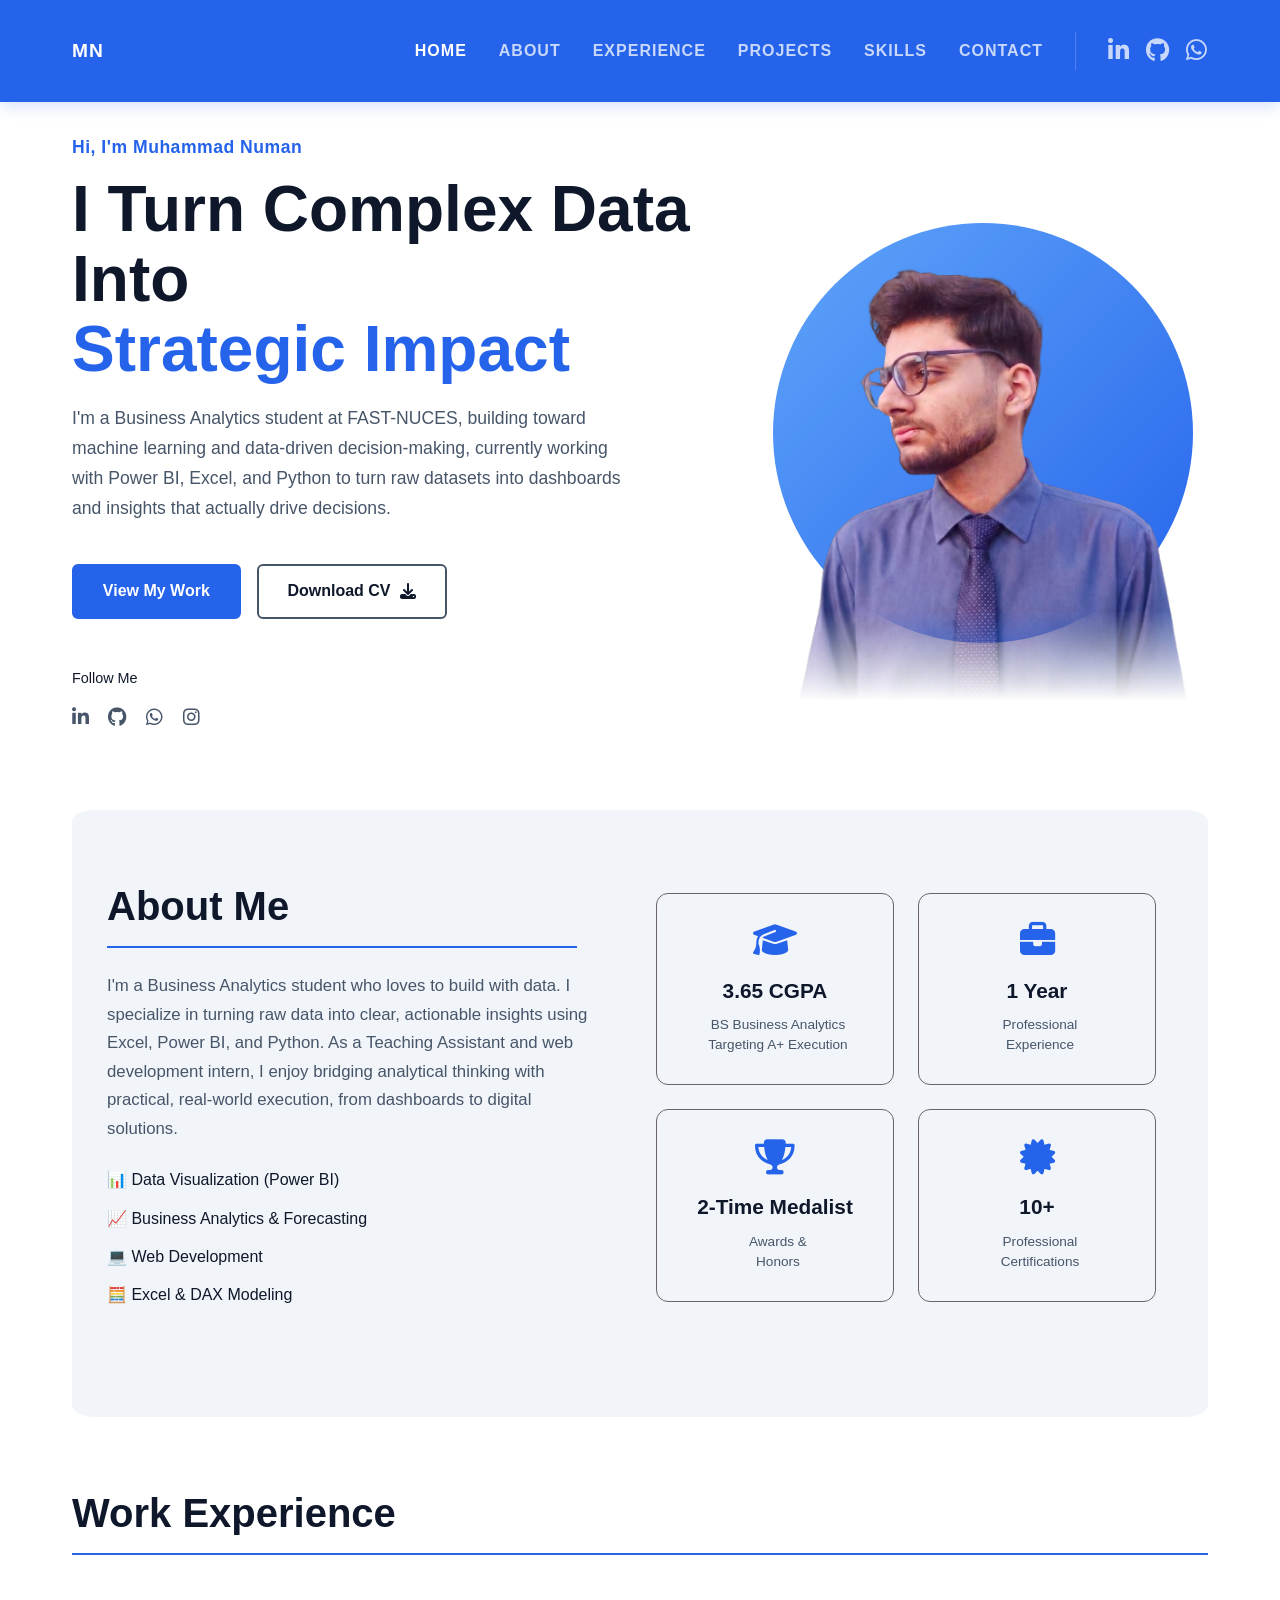
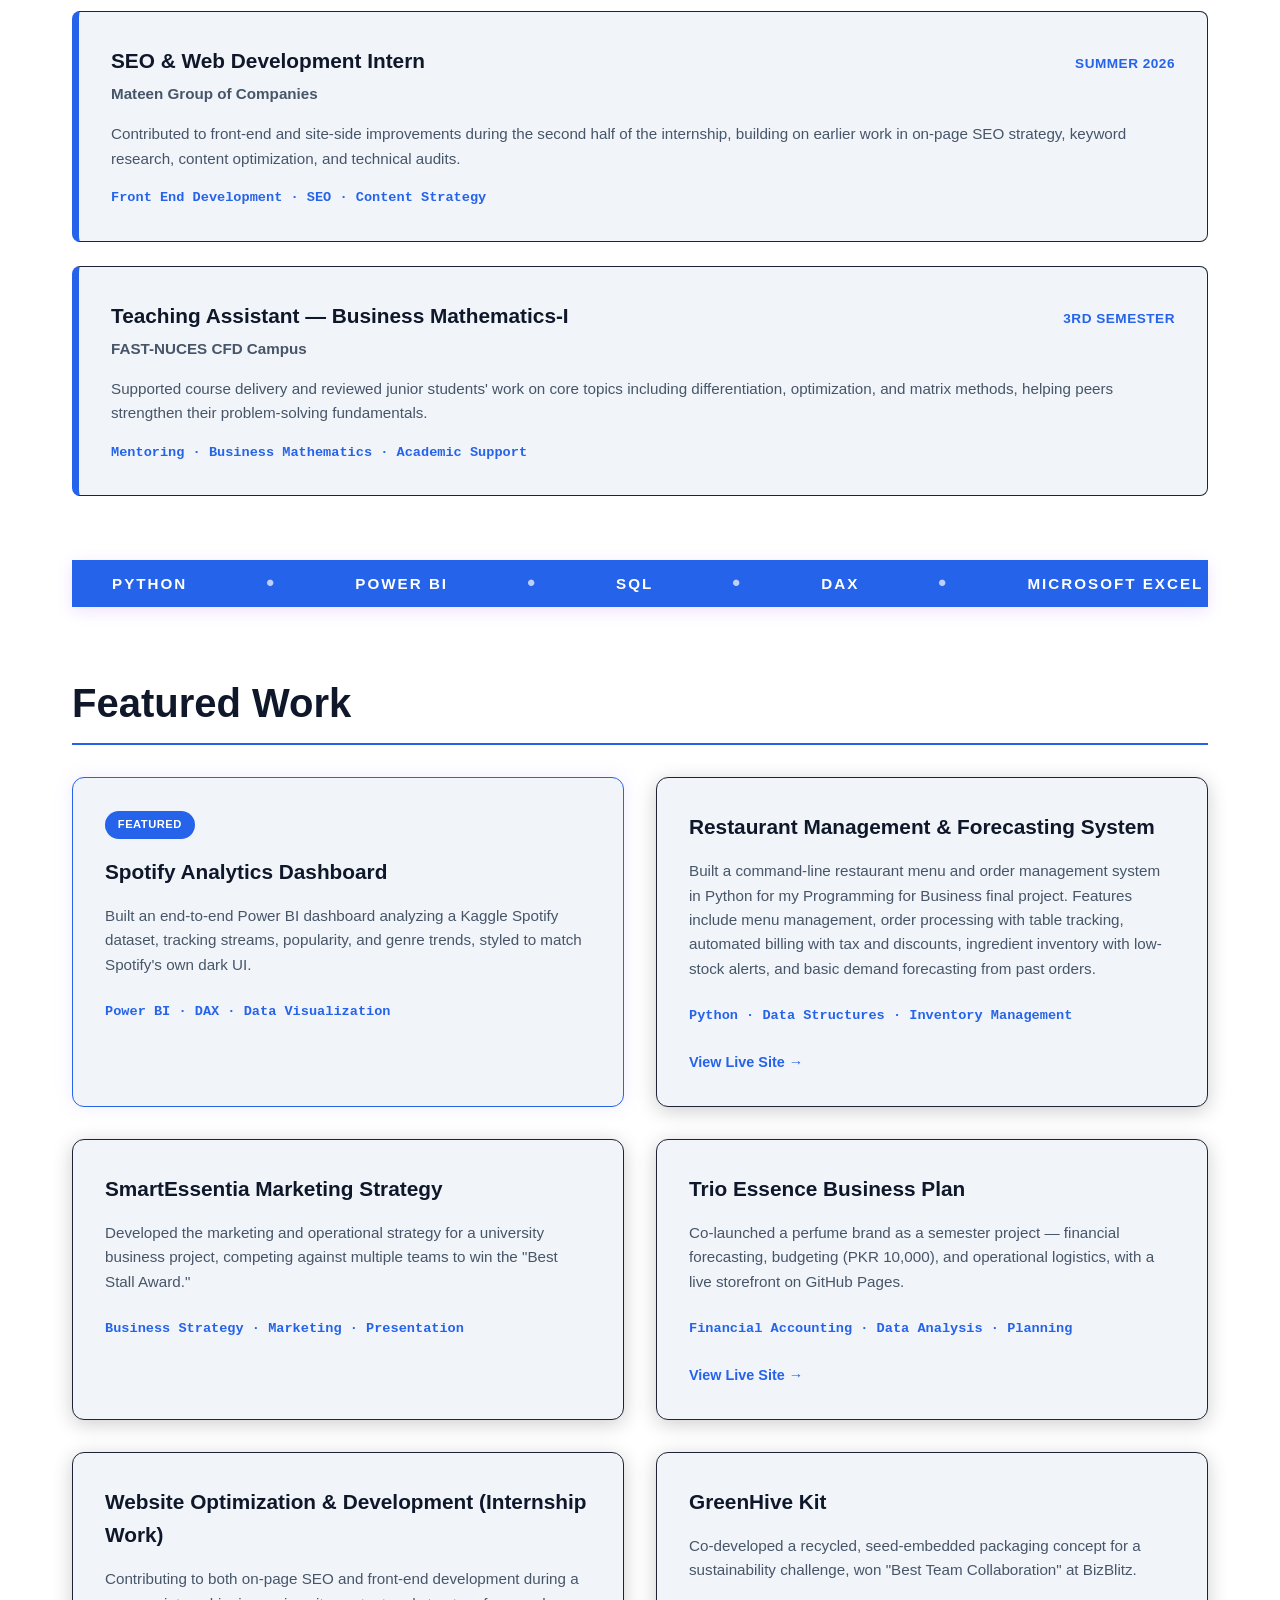
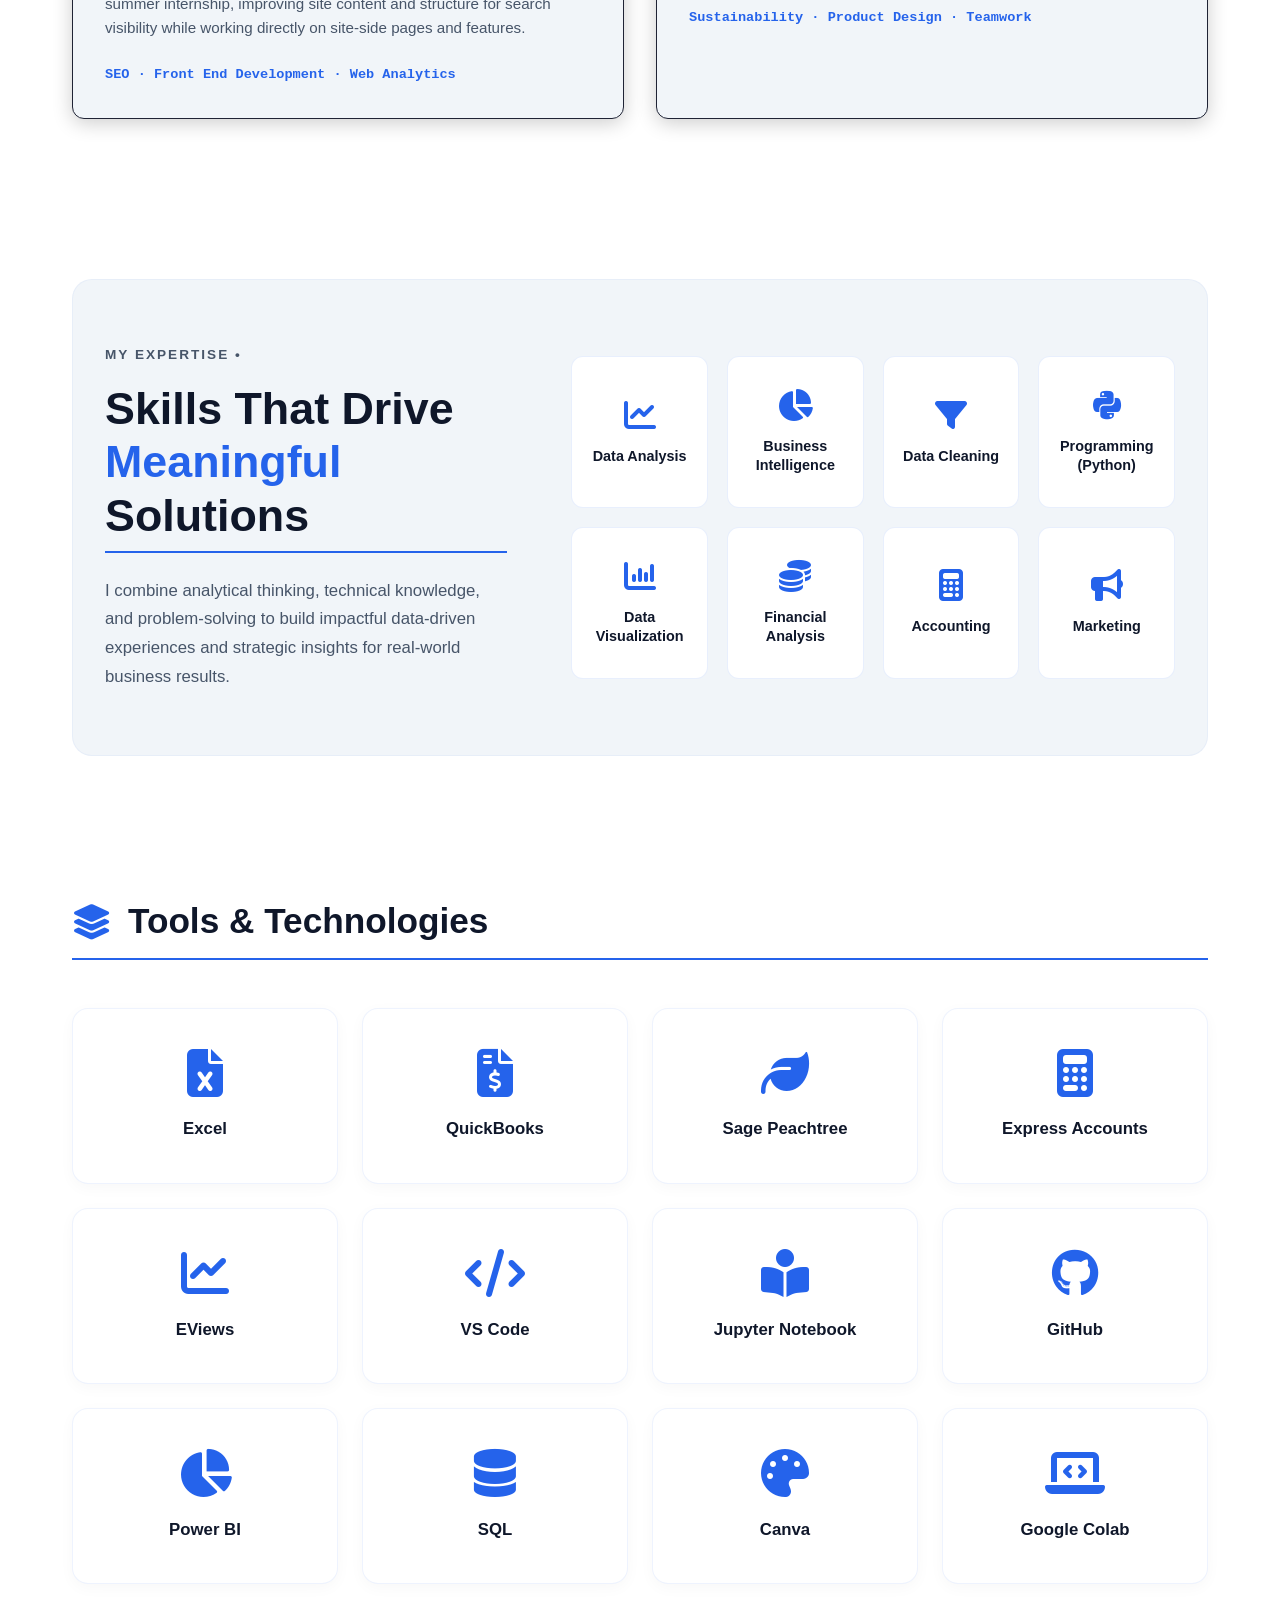
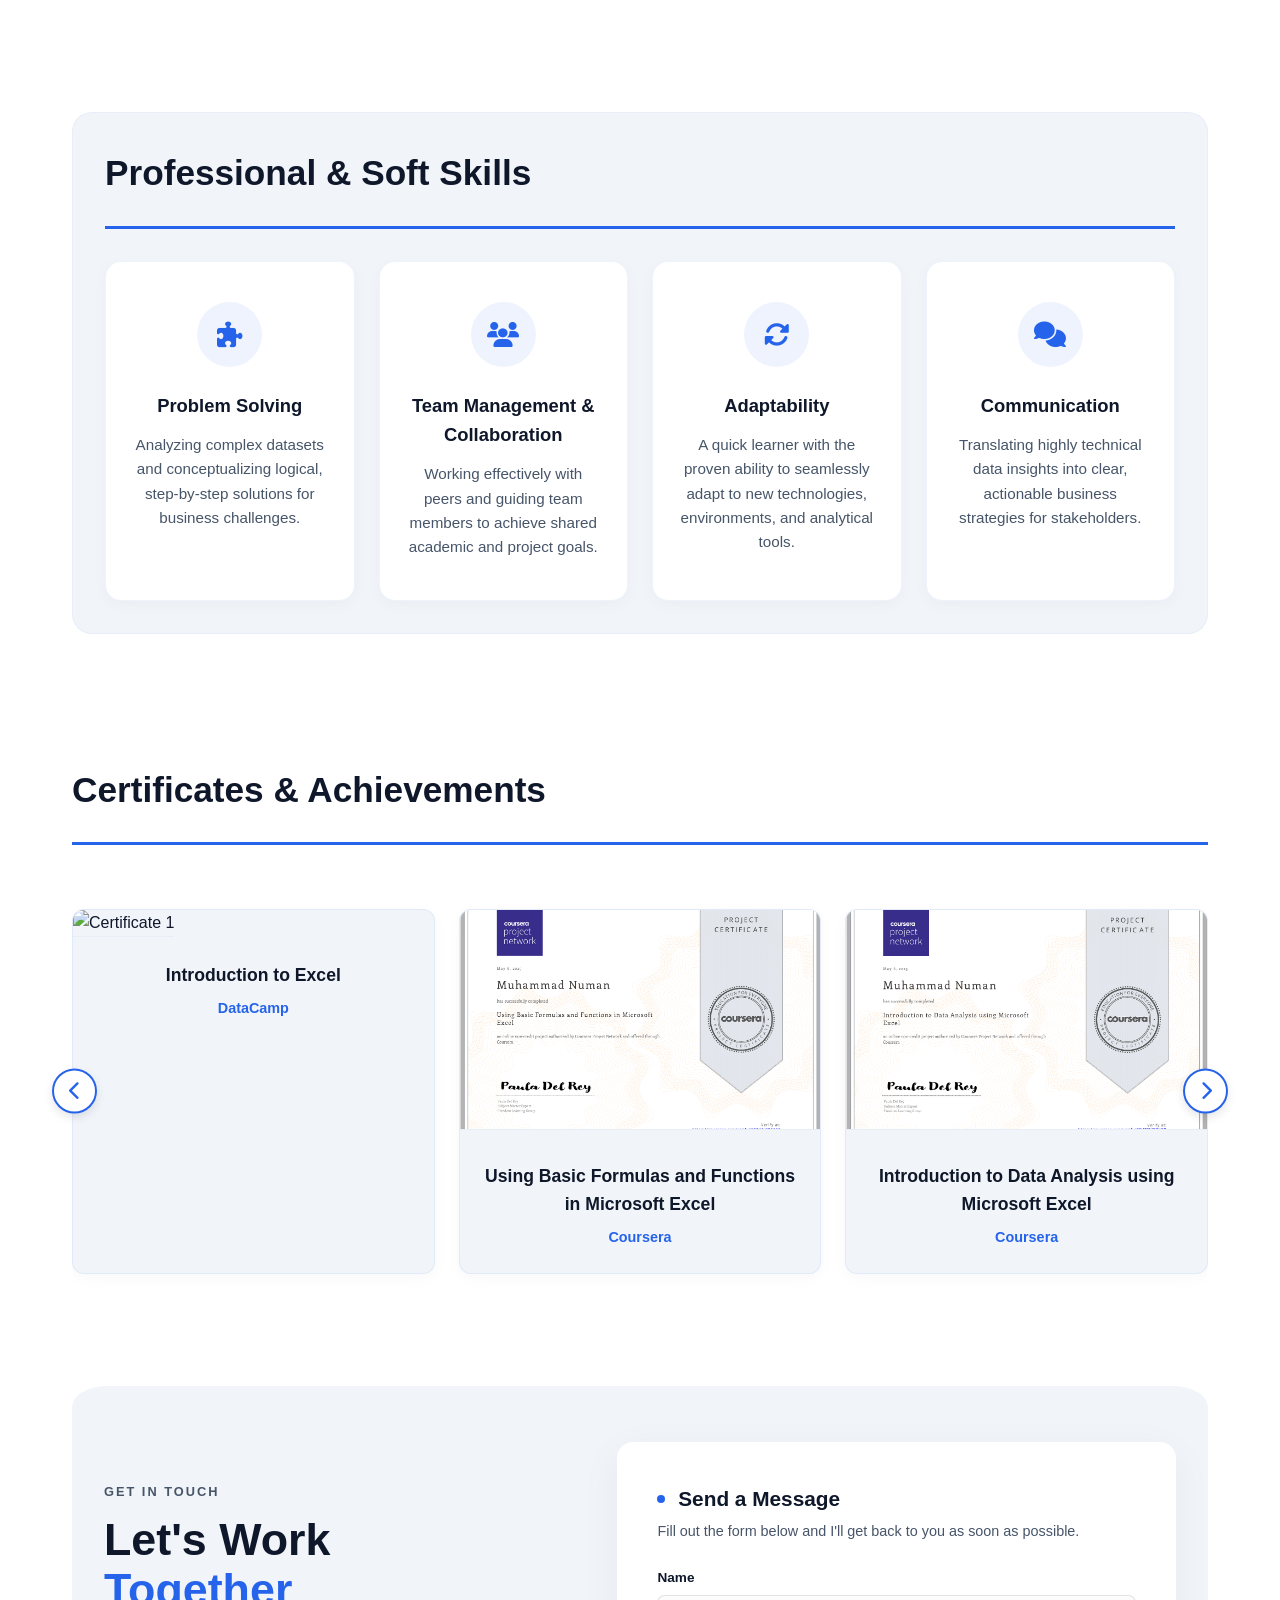
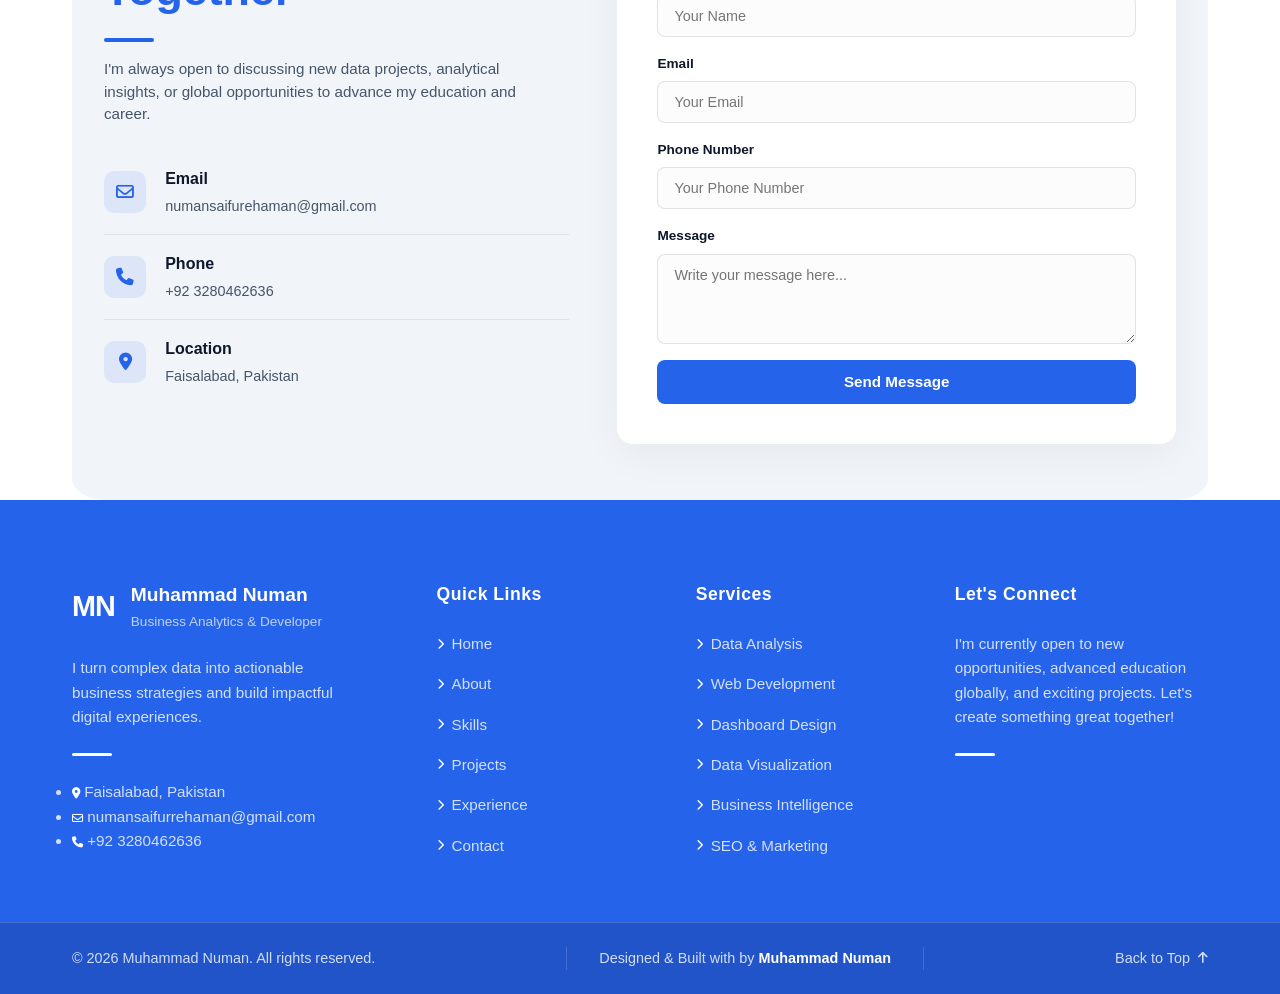
==== index.html @ 1d745f07 "Rename home1.html to index.html" ====
<!DOCTYPE html>
<html lang="en">
<head>
    <meta charset="UTF-8">
    <meta name="viewport" content="width=device-width, initial-scale=1.0">
    <title>Muhammad Numan | Business Analytics Portfolio</title>

    <meta name="description" content="Muhammad Numan — Business Analytics student at FAST-NUCES. Power BI dashboards, data-driven strategy, and SEO/web development work.">
    <meta name="author" content="Muhammad Numan">

    <meta property="og:type" content="website">
    <meta property="og:title" content="Muhammad Numan | Business Analytics Portfolio">
    <meta property="og:description" content="I turn complex data into actionable business strategies. Power BI, Python, and data-driven decision making.">
    <meta property="og:image" content="assets/og-preview.png">
    <meta property="og:url" content="https://muhammad-numan-0.github.io/">

    <link rel="icon" href="assets/favicon.svg" type="image/svg+xml">
    <link rel="stylesheet" href="https://cdnjs.cloudflare.com/ajax/libs/font-awesome/6.4.0/css/all.min.css">
    <link rel="stylesheet" href="home1.css">
    <link rel="stylesheet" href="nav.css">
    <link rel="stylesheet" href="hero.css">
    <link rel="stylesheet" href="about.css">
    <link rel="stylesheet" href="mar.css">
    <link rel="stylesheet" href="project.css">
    <link rel="stylesheet" href="contact.css">
    <link rel="stylesheet" href="footer.css">
    <link rel="stylesheet" href="skill.css">
    <link rel="stylesheet" href="tool&soft.css">
    <link rel="stylesheet" href="certificates.css">
</head>
<body>

    <nav>
        <div class="nav-inner">
            <a href="#hero" class="nav-logo">MN</a>
            <button class="nav-toggle" id="navToggle" aria-label="Toggle navigation menu" aria-expanded="false">
                <span></span><span></span><span></span>
            </button>
            <div class="nav-links" id="navLinks">
                <a href="#hero" class="nav-link">Home</a>
                <a href="#about" class="nav-link">About</a>
                <a href="#experience" class="nav-link">Experience</a>
                <a href="#projects" class="nav-link">Projects</a>
                <a href="#expertise" class="nav-link">Skills</a>
                <a href="#contact" class="nav-link">Contact</a>

                <div class="nav-socials">
                    <a href="https://www.linkedin.com/in/muhammad-numan-85161a363/" target="_blank" rel="noopener" aria-label="LinkedIn"><i class="fa-brands fa-linkedin-in"></i></a>
                    <a href="https://github.com/Muhammad-Numan-0" target="_blank" rel="noopener" aria-label="github"><i class="fa-brands fa-github"></i></a>
                    <a href="https://wa.me/92REPLACE-WITH-YOUR-NUMBER" target="_blank" rel="noopener" aria-label="WhatsApp"><i class="fa-brands fa-whatsapp"></i></a>
                </div>
            </div>
        </div>
    </nav>

    <div class="container">

        <!-- Hero Section -->
        <!-- Modern Dark Hero Section -->
<section id="hero">
    <div class="hero-content">
        <div class="hero-text">
            <p class="hero-greeting">Hi, I'm Muhammad Numan</p>
            <h1>I Turn Complex Data Into <br><span class="highlight">Strategic Impact</span></h1>
            <p class="hero-desc">
            I'm a Business Analytics student at FAST-NUCES, building toward machine learning and data-driven decision-making, currently working with Power BI, Excel, and Python to turn raw datasets into dashboards and insights that actually drive decisions.            </p>
            
            <div class="hero-buttons">
                <a href="#projects" class="btn btn-solid">View My Work</a>
                <a href="CV.pdf" class="btn btn-outline" download>Download CV <i class="fa-solid fa-download"></i></a>
            </div>
            <div class="hero-socials">
                <p>Follow Me</p>
                <div class="social-icons-row">
                    <a href="https://www.linkedin.com/in/muhammad-numan-85161a363/" aria-label="LinkedIn"><i class="fa-brands fa-linkedin-in"></i></a>
                    <a href="https://github.com/Muhammad-Numan-0" aria-label="GitHub"><i class="fa-brands fa-github"></i></a>
                    <a href="#" aria-label="WhatsApp"><i class="fa-brands fa-whatsapp"></i></a>
                    <a href="#" aria-label="Instagram"><i class="fa-brands fa-instagram"></i></a>
                    
                </div>
            </div>
        </div>
        
        <div class="hero-photo">
            <!-- This empty div creates the purple circle in the background -->
            <div class="photo-circle"></div>
            <!-- IMPORTANT: You must use an image with a transparent background -->
            <img src="profile.png" alt="Muhammad Numan">
        </div>
    </div>
</section>

        <!-- ABOUT ME SECTION -->
<section id="about" class="about-section">
    <div class="about-inner">
        
        <!-- Left Side: Your existing text -->
        <div class="about-text">
            <h2>About Me</h2>
            <p>I'm a Business Analytics student who loves to build with data. I specialize in turning raw data into clear, actionable insights using Excel, Power BI, and Python. As a Teaching Assistant and web development intern, I enjoy bridging analytical thinking with practical, real-world execution, from dashboards to digital solutions.</p>
            
            <ul class="about-list">
                <li>📊 Data Visualization (Power BI)</li>
                <li>📈 Business Analytics & Forecasting</li>
                <li>💻 Web Development </li>
                <li>🧮 Excel & DAX Modeling</li>
            </ul>
        </div>
            <!-- CGPA Card -->
             <!-- Right Side: New Stats Cards -->
<div class="about-stats">
    
    <!-- CGPA Card -->
    <div class="stat-card">
        <i class="fa-solid fa-graduation-cap stat-icon"></i>
        <h3>3.65 CGPA</h3>
        <p>BS Business Analytics<br>Targeting A+ Execution</p>
    </div>

    <!-- Experience Card -->
    <div class="stat-card">
        <i class="fa-solid fa-briefcase stat-icon"></i>
        <h3>1 Year</h3>
        <p>Professional<br>Experience</p>
    </div>

    <!-- Awards Card -->
    <div class="stat-card">
        <i class="fa-solid fa-trophy stat-icon"></i>
        <h3>2-Time Medalist</h3>
        <p>Awards &<br>Honors</p>
    </div>

    <!-- Certificates Card -->
    <div class="stat-card">
        <i class="fa-solid fa-certificate stat-icon"></i>
        <h3>10+</h3>
        <p>Professional<br>Certifications</p>


</div>
    </div>
</section>

        <!-- Experience Section -->
        <section id="experience">
            <div class="timeline">
                <h2>Work Experience</h2>

                <div class="timeline-item">
                    <div class="timeline-header">
                        <h3>SEO & Web Development Intern</h3>
                        <span class="timeline-date">Summer 2026</span>
                    </div>
                    <p class="timeline-company">Mateen Group of Companies</p>
                    <p>Contributed to front-end and site-side improvements during the second half of the internship, building on earlier work in on-page SEO strategy, keyword research, content optimization, and technical audits.</p>
                    <div class="tech-stack">Front End Development &middot; SEO &middot; Content Strategy</div>
                </div>

                <div class="timeline-item">
                    <div class="timeline-header">
                        <h3>Teaching Assistant — Business Mathematics-I</h3>
                        <span class="timeline-date">3rd Semester</span>
                    </div>
                    <p class="timeline-company">FAST-NUCES CFD Campus</p>
                    <p>Supported course delivery and reviewed junior students' work on core topics including differentiation, optimization, and matrix methods, helping peers strengthen their problem-solving fundamentals.</p>
                    <div class="tech-stack">Mentoring &middot; Business Mathematics &middot; Academic Support</div>
                </div>
            </div>
        </section>
        <!-- Modern CSS Marquee -->
<div class="marquee-wrapper">
    <div class="marquee-track">
        <!-- Group 1 -->
        <span class="marquee-item">Python</span>
        <span class="marquee-item"><i class="fa-solid fa-circle"></i></span>
        <span class="marquee-item">Power BI</span>
        <span class="marquee-item"><i class="fa-solid fa-circle"></i></span>
        <span class="marquee-item">SQL</span>
        <span class="marquee-item"><i class="fa-solid fa-circle"></i></span>
        <span class="marquee-item">DAX</span>
        <span class="marquee-item"><i class="fa-solid fa-circle"></i></span>
        <span class="marquee-item">Microsoft Excel</span>
        <span class="marquee-item"><i class="fa-solid fa-circle"></i></span>
        <span class="marquee-item">Forecasting</span>
        <span class="marquee-item"><i class="fa-solid fa-circle"></i></span>
        
        
        <!-- Group 2 (Exact Duplicate to create the infinite loop effect) -->
        <span class="marquee-item">Python</span>
        <span class="marquee-item"><i class="fa-solid fa-circle"></i></span>
        <span class="marquee-item">Power BI</span>
        <span class="marquee-item"><i class="fa-solid fa-circle"></i></span>
        <span class="marquee-item">SQL</span>
        <span class="marquee-item"><i class="fa-solid fa-circle"></i></span>
        <span class="marquee-item">DAX</span>
        <span class="marquee-item"><i class="fa-solid fa-circle"></i></span>
        <span class="marquee-item">Microsoft Excel</span>
        <span class="marquee-item"><i class="fa-solid fa-circle"></i></span>
        <span class="marquee-item"> Forecasting</span>
        <span class="marquee-item"><i class="fa-solid fa-circle"></i></span>
    </div>
</div>

        <!-- Projects Section -->
        <section id="projects">
            <h2>Featured Work</h2>
            <div class="project-grid">

                <div class="project-card featured">
                    <span class="card-tag">Featured</span>
                    <h3>Spotify Analytics Dashboard</h3>
                    <p>Built an end-to-end Power BI dashboard analyzing a Kaggle Spotify dataset, tracking streams, popularity, and genre trends, styled to match Spotify's own dark UI.</p>
                    <div class="tech-stack">Power BI &middot; DAX &middot; Data Visualization</div>
                </div>
                <div class="project-card">
                    <h3>Restaurant Management & Forecasting System</h3>
                    <p>Built a command-line restaurant menu and order management system in Python for my Programming for Business final project. Features include menu management, order processing with table tracking, automated billing with tax and discounts, ingredient inventory with low-stock alerts, and basic demand forecasting from past orders.</p>
                    <div class="tech-stack">Python  &middot; Data Structures &middot; Inventory Management</div>
                    <div class="card-links">
                        <a href="https://github.com/Muhammad-Numan-0/restaurant-menu-system-python" target="_blank" rel="noopener" class="card-link">View Live Site →</a>
                    </div>
                </div>
                <div class="project-card">
                    <h3>SmartEssentia Marketing Strategy</h3>
                    <p>Developed the marketing and operational strategy for a university business project, competing against multiple teams to win the "Best Stall Award."</p>
                    <div class="tech-stack">Business Strategy &middot; Marketing &middot; Presentation</div>
                </div>

                <div class="project-card">
                    <h3>Trio Essence Business Plan</h3>
                    <p>Co-launched a perfume brand as a semester project — financial forecasting, budgeting (PKR 10,000), and operational logistics, with a live storefront on GitHub Pages.</p>
                    <div class="tech-stack">Financial Accounting &middot; Data Analysis &middot; Planning</div>
                    <div class="card-links">
                        <a href="https://muhammad-numan-0.github.io/trio-essence" target="_blank" rel="noopener" class="card-link">View Live Site →</a>
                    </div>
                </div>

                <div class="project-card">
                    <h3>Website Optimization & Development (Internship Work)</h3>  
                        <p>Contributing to both on-page SEO and front-end development during a summer internship, improving site content and structure for search visibility while working directly on site-side pages and features.</p>
                        <div class="tech-stack">SEO &middot; Front End Development &middot; Web Analytics</div>
                </div>

                <div class="project-card">
                    <h3>GreenHive Kit</h3>
                    <p>Co-developed a recycled, seed-embedded packaging concept for a sustainability challenge, won "Best Team Collaboration" at BizBlitz.</p>
                    <div class="tech-stack">Sustainability &middot; Product Design &middot; Teamwork</div>
                </div>
            </div>
        </section>

        <!-- --- EXPERTISE & SKILLS SECTION --- -->
  <section id="expertise" class="expertise-section">
    <div class="expertise-inner">
        
        <!-- Left Side: Text -->
        <div class="expertise-text">
            <span class="overline">MY EXPERTISE •</span>
            <h2>Skills That Drive <span class="highlight">Meaningful</span> Solutions</h2>
            <p>I combine analytical thinking, technical knowledge, and problem-solving to build impactful data-driven experiences and strategic insights for real-world business results.</p>
        </div>

        <!-- Right Side: Skills Grid -->
        <div class="expertise-grid">
            
            <!-- Skill 1 -->
            <div class="expertise-card">
                <i class="fa-solid fa-chart-line"></i>
                <span>Data Analysis</span>
            </div>
            
            <!-- Skill 2 -->
            <div class="expertise-card">
                <i class="fa-solid fa-chart-pie"></i>
                <span>Business Intelligence</span>
            </div>
            
            <!-- Skill 3 -->
            <div class="expertise-card">
                <i class="fa-solid fa-filter"></i>
                <span>Data Cleaning</span>
            </div>
            
            <!-- Skill 4 -->
            <div class="expertise-card">
                <i class="fa-brands fa-python"></i>
                <span>Programming<br>(Python)</span>
            </div>
            <!-- Skill 8 -->
            <div class="expertise-card">
                <i class="fa-solid fa-chart-column"></i>
                <span>Data Visualization</span>
            </div>
            <!-- Skill 5 -->
            <div class="expertise-card">
                <i class="fa-solid fa-coins"></i>
                <span>Financial Analysis</span>
            </div>

            <!-- Skill 6 -->
            <div class="expertise-card">
                <i class="fa-solid fa-calculator"></i>
                <span>Accounting</span>
            </div>

            <!-- Skill 7 -->
            <div class="expertise-card">
                <i class="fa-solid fa-bullhorn"></i>
                <span>Marketing</span>
            </div>
        </div>
    </div>
</section>
        <!-- --- TOOLS & TECHNOLOGIES SECTION --- -->
<section id="tools" class="tools-section">
    <div class="tools-inner">
        
        <!-- BYPASS: We use a div wrapper and span instead of an h2 to avoid global CSS conflicts -->
        <div class="tools-title-wrapper">
            <i class="fa-solid fa-layer-group"></i> 
            <span class="tools-title-text">Tools & Technologies</span>
        </div>
        <div class="header-line"></div>

        <!-- 4-Column Tool Grid -->
        <div class="tools-grid">
            
            <div class="tool-card">
                <i class="fa-solid fa-file-excel"></i>
                <span>Excel</span>
            </div>

            <div class="tool-card">
                <i class="fa-solid fa-file-invoice-dollar"></i>
                <span>QuickBooks</span>
            </div>

            <div class="tool-card">
                <i class="fa-solid fa-leaf"></i>
                <span>Sage Peachtree</span>
            </div>

            <div class="tool-card">
                <i class="fa-solid fa-calculator"></i>
                <span>Express Accounts</span>
            </div>

            <div class="tool-card">
                <i class="fa-solid fa-chart-line"></i>
                <span>EViews</span>
            </div>

            <div class="tool-card">
                <i class="fa-solid fa-code"></i>
                <span>VS Code</span>
            </div>

            <div class="tool-card">
                <i class="fa-solid fa-book-open-reader"></i>
                <span>Jupyter Notebook</span>
            </div>

            <div class="tool-card">
                <i class="fa-brands fa-github"></i>
                <span>GitHub</span>
            </div>

            <div class="tool-card">
                <i class="fa-solid fa-chart-pie"></i>
                <span>Power BI</span>
            </div>

            <div class="tool-card">
                <i class="fa-solid fa-database"></i>
                <span>SQL</span>
            </div>

            <div class="tool-card">
                <i class="fa-solid fa-palette"></i>
                <span>Canva</span>
            </div>

            <div class="tool-card">
                <i class="fa-solid fa-laptop-code"></i>
                <span>Google Colab</span>
            </div>
        </div>
    </div>
</section>
<!-- --- PROFESSIONAL SKILLS SECTION --- -->
<section id="professional-skills" class="prof-skills-section">
    <div class="prof-skills-inner">
        
        <!-- Left-aligned Header with Full-Width Line -->
        <div class="prof-skills-header">
            <h2>Professional & Soft Skills</h2>
        </div>

        <!-- 4-Column Card Grid -->
        <div class="prof-skills-grid">
            
            <!-- Skill 1 -->
            <div class="prof-skill-card">
                <div class="icon-wrapper">
                    <i class="fa-solid fa-puzzle-piece"></i>
                </div>
                <h3>Problem Solving</h3>
                <p>Analyzing complex datasets and conceptualizing logical, step-by-step solutions for business challenges.</p>
            </div>

            <!-- Skill 2 -->
            <div class="prof-skill-card">
                <div class="icon-wrapper">
                    <i class="fa-solid fa-users"></i>
                </div>
                <h3>Team Management & Collaboration</h3>
                <p>Working effectively with peers and guiding team members to achieve shared academic and project goals.</p>
            </div>

            <!-- Skill 3 -->
            <div class="prof-skill-card">
                <div class="icon-wrapper">
                    <i class="fa-solid fa-rotate"></i>
                </div>
                <h3>Adaptability</h3>
                <p>A quick learner with the proven ability to seamlessly adapt to new technologies, environments, and analytical tools.</p>
            </div>

            <!-- Skill 4 -->
            <div class="prof-skill-card">
                <div class="icon-wrapper">
                    <i class="fa-solid fa-comments"></i>
                </div>
                <h3>Communication</h3>
                <p>Translating highly technical data insights into clear, actionable business strategies for stakeholders.</p>
            </div>

        </div>
    </div>
</section>
<!-- --- CERTIFICATES SECTION --- -->
<section id="certificates" class="cert-section">
    <div class="cert-inner">
        
        <!-- Left-Aligned Header with Full-Width Line -->
        <div class="cert-header">
            <h2>Certificates & Achievements</h2>
        </div>

        <!-- Slider Wrapper with < > Buttons -->
        <div class="slider-wrapper">
            <button class="slide-btn prev-btn" id="prevBtn" aria-label="Previous">
                <i class="fa-solid fa-chevron-left"></i>
            </button>
            
            <div class="cert-track" id="certTrack">
                <!-- Certificate 0 -->
                <div class="cert-card">
                    <img src="9.PNG" alt="Certificate 1">
                    <div class="cert-info">
                        <h3>Introduction to Excel</h3>
                        <p>DataCamp</p>
                    </div>
                </div>
                
                <!-- Certificate 1 -->
                <div class="cert-card">
                    <img src="1.PNG" alt="Certificate 1">
                    <div class="cert-info">
                        <h3>Using Basic Formulas and Functions in Microsoft Excel</h3>
                        <p>Coursera</p>
                    </div>
                </div>
                
                <!-- Certificate 2 -->
                <div class="cert-card">
                    <img src="2.PNG" alt="Certificate 2">
                    <div class="cert-info">
                        <h3>Introduction to Data Analysis using Microsoft Excel</h3>
                        <p>Coursera</p>
                    </div>
                </div>
                
                <!-- Certificate 3 -->
                <div class="cert-card">
                    <img src="3.PNG" alt="Certificate 3">
                    <div class="cert-info">
                        <h3>Building Candlestick Charts with Google Sheets</h3>
                        <p>Coursera</p>
                    </div>
                </div>
                
                <!-- Certificate 4 (Hidden until scrolled) -->
                <div class="cert-card">
                    <img src="4.PNG" alt="Certificate 4">
                    <div class="cert-info">
                        <h3>Create a Financial Statement using Microsoft Excel</h3>
                        <p>Coursera</p>
                    </div>
                </div>
                <!-- Certificate 5 (Hidden until scrolled) -->
                <div class="cert-card">
                    <img src="5.PNG" alt="Certificate 4">
                    <div class="cert-info">
                        <h3>Create a Budget with Google Sheets</h3>
                        <p>Coursera</p>
                    </div>
                </div>
                <!-- Certificate 6 (Hidden until scrolled) -->
                <div class="cert-card">
                    <img src="6.PNG" alt="Certificate 4">
                    <div class="cert-info">
                        <h3>Create a Simple Project Timeline in Google Sheets</h3>
                        <p>Coursera</p>
                    </div>
                </div>
                <!-- Certificate 7 (Hidden until scrolled) -->
                <div class="cert-card">
                    <img src="7.PNG" alt="Certificate 4">
                    <div class="cert-info">
                        <h3>Create Charts and Dashboard using Google Sheets</h3>
                        <p>Coursera</p>
                    </div>
                </div>
                <!-- Certificate 8 (Hidden until scrolled) -->
                <div class="cert-card">
                    <img src="4.PNG" alt="Certificate 4">
                    <div class="cert-info">
                        <h3>Discounted Cash Flow Modeling</h3>
                        <p>Coursera</p>
                    </div>
                </div>
                <!-- Certificate 4 (Hidden until scrolled) -->
                <div class="cert-card">
                    <img src="4.PNG" alt="Certificate 4">
                    <div class="cert-info">
                        <h3>Create a Financial Statement using Microsoft Excel</h3>
                        <p>Coursera</p>
                    </div>
                </div>

            </div>

            <button class="slide-btn next-btn" id="nextBtn" aria-label="Next">
                <i class="fa-solid fa-chevron-right"></i>
            </button>
        </div>
        
    </div>
</section>
<script>
    // --- CERTIFICATE SLIDER LOGIC ---
    document.addEventListener("DOMContentLoaded", function() {
        const certTrack = document.getElementById('certTrack');
        const prevBtn = document.getElementById('prevBtn');
        const nextBtn = document.getElementById('nextBtn');

        // Only run if the elements actually exist on the page
        if (certTrack && prevBtn && nextBtn) {
            
            // Function to calculate exactly how far to scroll (1 card + gap)
            const getScrollAmount = () => {
                const card = certTrack.querySelector('.cert-card');
                // 24 is the 1.5rem gap between cards
                return card ? card.offsetWidth + 24 : 350; 
            };

            prevBtn.addEventListener('click', () => {
                certTrack.scrollBy({ left: -getScrollAmount(), behavior: 'smooth' });
            });

            nextBtn.addEventListener('click', () => {
                certTrack.scrollBy({ left: getScrollAmount(), behavior: 'smooth' });
            });
        }
    });
</script>

       <!-- --- CONTACT SECTION --- -->
<section id="contact" class="contact-section">
    <div class="contact-inner">
        
        <!-- Left Column: Contact Info -->
        <div class="contact-info">
            <span class="overline">GET IN TOUCH</span>
            <h2 class="contact-title">Let's Work <br><span class="highlight">Together</span></h2>
            <div class="contact-line"></div>
            
            <p class="contact-desc">I'm always open to discussing new data projects, analytical insights, or global opportunities to advance my education and career.</p>

            <div class="contact-details">
                <!-- Email -->
                <div class="contact-item">
                    <div class="icon-box"><i class="fa-regular fa-envelope"></i></div>
                    <div class="text-box">
                        <h4>Email</h4>
                        <p>numansaifurehaman@gmail.com</p>
                    </div>
                </div>
                
                <!-- Phone -->
                <div class="contact-item">
                    <div class="icon-box"><i class="fa-solid fa-phone"></i></div>
                    <div class="text-box">
                        <h4>Phone</h4>
                        <p>+92 3280462636</p> <!-- Replace with your actual number -->
                    </div>
                </div>
                
                <!-- Location -->
                <div class="contact-item no-border">
                    <div class="icon-box"><i class="fa-solid fa-location-dot"></i></div>
                    <div class="text-box">
                        <h4>Location</h4>
                        <p>Faisalabad, Pakistan</p>
                    </div>
                </div>
            </div>
        </div>

        <!-- Right Column: Form Card -->
        <div class="contact-form-wrapper">
            <div class="contact-form-card">
                
                <div class="form-header">
                    <span class="dot"></span>
                    <h3>Send a Message</h3>
                </div>
                <p class="form-subtitle">Fill out the form below and I'll get back to you as soon as possible.</p>

                <!-- Formspree Integration -->
                <form action="https://formspree.io/f/YOUR_FORMSPREE_ID" method="POST" class="modern-form">
                    
                    <div class="form-group">
                        <label for="name">Name</label>
                        <input type="text" id="name" name="name" placeholder="Your Name" required>
                    </div>
                    
                    <div class="form-group">
                        <label for="email">Email</label>
                        <input type="email" id="email" name="email" placeholder="Your Email" required>
                    </div>
                    
                    <div class="form-group">
                        <label for="phone">Phone Number</label>
                        <input type="tel" id="phone" name="phone" placeholder="Your Phone Number">
                    </div>
                    
                    <div class="form-group">
                        <label for="message">Message</label>
                        <textarea id="message" name="message" rows="4" placeholder="Write your message here..." required></textarea>
                    </div>
                    
                    <button type="submit" class="btn-submit">Send Message</button>
                </form>

            </div>
        </div>
        
    </div>
</section>

<!-- --- SITE FOOTER --- -->
<footer class="site-footer">
    <div class="footer-top">
        
        <!-- Column 1: Brand & Contact -->
        <div class="footer-col brand-col">
            <div class="footer-logo">
                <span class="logo-mark">MN</span>
                <div class="logo-text">
                    <h3>Muhammad Numan</h3>
                    <p>Business Analytics & Developer</p>
                </div>
            </div>
            
            <p class="footer-bio">I turn complex data into actionable business strategies and build impactful digital experiences.</p>
            <div class="footer-line"></div>
            
            <ul class="footer-contact-list">
                <li>
                    <i class="fa-solid fa-location-dot"></i>
                    <span>Faisalabad, Pakistan</span>
                </li>
                <li>
                    <i class="fa-regular fa-envelope"></i>
                    <a href="mailto:numansaifurehaman@gmail.com">numansaifurrehaman@gmail.com</a>
                </li>
                <li>
                    <i class="fa-solid fa-phone"></i>
                    <a href="tel:+920000000000">+92 3280462636</a> <!-- Update with your number -->
                </li>
            </ul>
        </div>

        <!-- Column 2: Quick Links -->
        <div class="footer-col">
            <h4>Quick Links</h4>
            <ul class="footer-links">
                <li><a href="#hero"><i class="fa-solid fa-chevron-right"></i> Home</a></li>
                <li><a href="#about"><i class="fa-solid fa-chevron-right"></i> About</a></li>
                <li><a href="#professional-skills"><i class="fa-solid fa-chevron-right"></i> Skills</a></li>
                <li><a href="#projects"><i class="fa-solid fa-chevron-right"></i> Projects</a></li>
                <li><a href="#experience"><i class="fa-solid fa-chevron-right"></i> Experience</a></li>
                <li><a href="#contact"><i class="fa-solid fa-chevron-right"></i> Contact</a></li>
            </ul>
        </div>

        <!-- Column 3: Services / Expertise -->
        <div class="footer-col">
    <h4>Services</h4>
    <ul class="footer-text-list">
        <li><i class="fa-solid fa-chevron-right"></i> Data Analysis</li>
        <li><i class="fa-solid fa-chevron-right"></i> Web Development</li>
        <li><i class="fa-solid fa-chevron-right"></i> Dashboard Design</li>
        <li><i class="fa-solid fa-chevron-right"></i> Data Visualization</li>
        <li><i class="fa-solid fa-chevron-right"></i> Business Intelligence</li>
        <li><i class="fa-solid fa-chevron-right"></i> SEO & Marketing</li>
    </ul>
</div>

        <!-- Column 4: Let's Connect & Map -->
        <div class="footer-col">
            <h4>Let's Connect</h4>
            <p class="footer-connect-text">I'm currently open to new opportunities, advanced education globally, and exciting projects. Let's create something great together!</p>
            <div class="footer-line"></div>            
        </div>

    </div>

    <!-- Bottom Bar -->
    <div class="footer-bottom">
        <div class="footer-bottom-inner">
            <div class="copyright">
                &copy; <span id="year">2026</span> Muhammad Numan. All rights reserved.
            </div>
            
            <div class="credit">
                Designed & Built with  by <span class="highlight">Muhammad Numan</span>
            </div>
            
            <div class="back-to-top">
                <a href="#hero">Back to Top <i class="fa-solid fa-arrow-up"></i></a>
            </div>
        </div>
    </div>
</footer>

    <script>
        const navToggle = document.getElementById('navToggle');
        const navLinks = document.getElementById('navLinks');
        navToggle.addEventListener('click', () => {
            const isOpen = navLinks.classList.toggle('open');
            navToggle.setAttribute('aria-expanded', isOpen);
            navToggle.classList.toggle('open');
        });

        document.querySelectorAll('.nav-link').forEach(link => {
            link.addEventListener('click', () => {
                navLinks.classList.remove('open');
                navToggle.classList.remove('open');
                navToggle.setAttribute('aria-expanded', false);
            });
        });

        const sections = document.querySelectorAll('section[id]');
        const navItems = document.querySelectorAll('.nav-link');
        const observer = new IntersectionObserver((entries) => {
            entries.forEach(entry => {
                if (entry.isIntersecting) {
                    navItems.forEach(link => {
                        link.classList.toggle('active', link.getAttribute('href') === `#${entry.target.id}`);
                    });
                }
            });
        }, { rootMargin: '-40% 0px -55% 0px' });
        sections.forEach(sec => observer.observe(sec));

        document.getElementById('year').textContent = new Date().getFullYear();
    </script>

</body>
</html>
---- home1.css ----
/* --- 1. VARIABLES & BASE SETUP --- */
:root {
    --bg-color: #ffffff;          /* Pure crisp white for the main background */
    --surface-color: #f1f5f9;     /* Very subtle light blue-grey to make your cards pop */
    --text-main: #0f172a;         /* Deep navy (almost black) for sharp, readable headings */
    --text-muted: #475569;        /* Medium slate grey for paragraphs */
    --accent-color: #2563eb;      /* Vibrant, professional tech blue */
    --accent-dark: #1d4ed8;       /* Deeper blue for smooth hover effects */
    --font-main: 'Segoe UI', Roboto, Helvetica, Arial, sans-serif;
}

* {
    margin: 0;
    padding: 0;
    box-sizing: border-box;
}

html {
    scroll-behavior: smooth;
    overflow-x: hidden;
}

body {
    font-family: var(--font-main);
    background-color: var(--bg-color);
    color: var(--text-main);
    line-height: 1.6;
    overflow-x: hidden;
}

a {
    color: var(--accent-color);
    text-decoration: none;
    transition: color 0.3s ease;
}

a:hover {
    color: var(--accent-dark);
}

a:focus-visible,
button:focus-visible {
    outline: 2px solid var(--accent-color);
    outline-offset: 3px;
}

/* Container — centers everything */
.container {
    max-width: 1200px;
    margin: 0 auto;
    padding: 0 2rem;
}

/* Generic Section & Heading Styling */
section {
    padding: 4rem 0;
    min-height: auto;
    display: flex;
    flex-direction: column;
    justify-content: center;
}

h2 {
    font-size: 2.5rem;
    margin-bottom: 2rem;
    color: var(--text-main);
    border-bottom: 2px solid var(--accent-color);
    display: inline-block;
    padding-bottom: 0.5rem;
}

/* Reusable Buttons */
.btn {
    display: inline-block;
    padding: 0.8rem 1.5rem;
    border-radius: 4px;
    font-weight: bold;
    transition: all 0.3s ease;
}

.btn-primary {
    background-color: transparent;
    border: 2px solid var(--accent-color);
    color: var(--accent-color);
}

.btn-primary:hover {
    background-color: rgba(37, 99, 235, 0.1);
    transform: translateY(-2px);
}

.btn-outline {
    background-color: var(--accent-color);
    border: 2px solid var(--accent-color);
    color: #ffffff;
}

.btn-outline:hover {
    background-color: var(--accent-dark);
    border-color: var(--accent-dark);
    transform: translateY(-2px);
}
---- nav.css ----
/* --- 2. NAVIGATION BAR (Solid Blue Theme) --- */
nav {
    position: fixed;
    top: 0;
    width: 100%;
    background-color: var(--accent-color); /* Professional tech blue */
    padding: 2rem 0;
    border-bottom: none; /* Removed the line since the color creates enough contrast */
    box-shadow: 0 4px 15px rgba(37, 99, 235, 0.2); /* Soft shadow to float over the hero section */
    z-index: 100;
}

.nav-inner {
    max-width: 1200px;
    margin: 0 auto;
    padding: 0 2rem;
    display: flex;
    align-items: center;
    justify-content: space-between;
}

.nav-logo {
    font-weight: 700;
    font-size: 1.2rem;
    color: #ffffff; /* Changed to pure white to read against the blue */
    letter-spacing: 1px;
}

.nav-links {
    display: flex;
    align-items: center;
}

.nav-links a {
    margin-left: 2rem;
    color: rgba(255, 255, 255, 0.75); /* Soft, slightly faded white */
    font-weight: 600;
    letter-spacing: 1px;
    text-transform: uppercase;
    font-size: 1rem;
    transition: color 0.3s ease;
}

.nav-links a:hover,
.nav-links a.active {
    color: #ffffff; /* Pops to bright, pure white on hover */
}

/* Nav socials */
.nav-socials {
    display: flex;
    align-items: center;
    gap: 1rem;
    margin-left: 2rem;
    border-left: 1px solid rgba(255, 255, 255, 0.2); /* Faded white divider line */
    padding-left: 2rem;
}

.nav-socials a {
    margin-left: 0;
    font-size: 1.5rem;
    color: rgba(255, 255, 255, 0.75); 
    transition: color 0.3s ease, transform 0.3s ease;
}

.nav-socials a:hover {
    color: #ffffff; /* Pops to pure white on hover */
    transform: translateY(-2px);
}

/* Mobile Nav Toggle (Hamburger Menu) */
.nav-toggle {
    display: none;
    flex-direction: column;
    justify-content: space-between;
    width: 26px;
    height: 18px;
    background: none;
    border: none;
    cursor: pointer;
}

.nav-toggle span {
    display: block;
    height: 2px;
    width: 100%;
    background-color: #ffffff; /* White hamburger lines for visibility */
    transition: transform 0.3s ease, opacity 0.3s ease;
}

.nav-toggle.open span:nth-child(1) { transform: translateY(8px) rotate(45deg); }
.nav-toggle.open span:nth-child(2) { opacity: 0; }
.nav-toggle.open span:nth-child(3) { transform: translateY(-8px) rotate(-45deg); }
---- hero.css ----
/* --- 3. HERO SECTION (Light UI Theme) --- */
#hero {
    width: 100vw;
    overflow: hidden;
    position: relative;
    left: 50%;
    right: 50%;
    margin-left: -50vw;
    margin-right: -50vw;
    background-color: var(--bg-color); /* Uses your pure crisp white */
    min-height: 90vh;
    display: flex;
    align-items: center;
    overflow: hidden;
    padding-top: 120px;
}

#hero .hero-content {
    max-width: 1200px;
    margin: 0 auto;
    padding: 0 2rem;
    display: flex;
    align-items: center;
    justify-content: space-between;
    gap: 3rem;
    width: 100%;
    position: relative;
    z-index: 1;
}

.hero-text {
    flex: 1;
    min-width: 0;
}

/* Typography Updates */
.hero-greeting {
    color: var(--accent-color); /* Professional tech blue */
    font-weight: 600;
    font-size: 1.1rem;
    margin-bottom: 0.8rem;
    letter-spacing: 0.5px;
}

#hero h1 {
    font-size: 4rem;
    line-height: 1.1;
    margin-bottom: 1.2rem;
    color: var(--text-main); /* Deep navy for high readability */
    font-weight: 700;
}

#hero h1 .highlight {
    color: var(--accent-color); 
}

.hero-desc {
    font-size: 1.1rem;
    max-width: 550px;
    color: var(--text-muted); /* Medium slate grey */
    margin-bottom: 2.5rem;
    line-height: 1.7;
}

/* Updated Buttons */
.hero-buttons {
    display: flex;
    gap: 1rem;
    flex-wrap: wrap;
    margin-bottom: 3rem;
}

.btn-solid {
    background-color: var(--accent-color);
    color: #ffffff; /* Kept hardcoded white so it contrasts against the blue button */
    border: 2px solid var(--accent-color);
    padding: 0.8rem 1.8rem;
    border-radius: 6px;
    font-weight: 600;
    transition: all 0.3s ease;
}

.btn-solid:hover {
    background-color: var(--accent-dark);
    border-color: var(--accent-dark);
    color: #ffffff;
}

.btn-outline {
    background-color: transparent;
    color: var(--text-main);
    border: 2px solid var(--text-muted);
    padding: 0.8rem 1.8rem;
    border-radius: 6px;
    font-weight: 600;
    transition: all 0.3s ease;
    display: flex;
    align-items: center;
    gap: 0.6rem;
}

.btn-outline:hover {
    border-color: var(--text-main);
    color: var(--text-main);
}

/* Hero Socials */
.hero-socials p {
    color: var(--text-main); /* Deep navy */
    font-size: 0.9rem;
    margin-bottom: 0.8rem;
    font-weight: 500;
}

.social-icons-row {
    display: flex;
    gap: 1.2rem;
}

.social-icons-row a {
    color: var(--text-muted);
    font-size: 1.2rem;
    transition: color 0.3s ease, transform 0.3s ease;
}

.social-icons-row a:hover {
    color: var(--accent-color); /* Turns blue on hover */
    transform: translateY(-2px);
}

/* Hero Photo & Glowing Circle */

.hero-photo {
    flex-shrink: 0;
    width: 450px; 
    position: relative;
    display: flex;
    justify-content: center;
    align-items: center; 
}

.photo-circle {
    position: absolute;
    width: 420px;
    height: 420px;
    /* Updated gradient to match the new professional tech blue */
    background: linear-gradient(135deg, #60a5fa 0%, var(--accent-color) 100%);
    border-radius: 50%;
    top: 50%; 
    left: 50%;
    transform: translate(-50%, -50%);
    z-index: 0;
}

.hero-photo img {
    width: 100%;
    height: auto; 
    object-fit: cover;
    position: relative;
    z-index: 1; 
    transform: translateY(40px); 
    /* Mask stays the same; it fades smoothly to the background regardless of color */
    -webkit-mask-image: linear-gradient(to bottom, black 80%, transparent 100%);
    mask-image: linear-gradient(to bottom, black 80%, transparent 100%);
}

/* Mobile Responsive Adjustments */
@media (max-width: 768px) {
    #hero .hero-content {
        flex-direction: column-reverse;
        text-align: center;
        padding-top: 6rem;
    }
    
    .hero-photo {
        width: 100%;
        max-width: 350px;
    }
    
    .photo-circle {
        width: 320px;
        height: 320px;
    }
    
    .hero-desc {
        margin-left: auto;
        margin-right: auto;
    }
    
    .hero-buttons {
        justify-content: center;
    }
    
    .social-icons-row {
        justify-content: center;
    }
}

/* --- HERO ENTRANCE ANIMATIONS --- */

@keyframes fadeInUp {
    from {
        opacity: 0;
        transform: translateY(30px);
    }
    to {
        opacity: 1;
        transform: translateY(0);
    }
}

.hero-text .hero-greeting,
.hero-text h1,
.hero-text .hero-desc,
.hero-buttons,
.hero-socials {
    opacity: 0;
    animation: fadeInUp 0.8s ease-out forwards;
}

.hero-text .hero-greeting { animation-delay: 0.1s; }
.hero-text h1 { animation-delay: 0.3s; }
.hero-text .hero-desc { animation-delay: 0.5s; }
.hero-buttons { animation-delay: 0.7s; }
.hero-socials { animation-delay: 0.9s; }

@keyframes fadeInPhoto {
    from { opacity: 0; transform: scale(0.95); }
    to { opacity: 1; transform: scale(1); }
}

.hero-photo {
    opacity: 0;
    animation: fadeInPhoto 1.2s ease-out 0.6s forwards;
}
---- about.css ----
/* --- 5. ABOUT & EXPERIENCE SECTIONS (Dark Theme) --- */
#about {
    background-color: var(--surface-color);
    border-radius: 2%; 
}
#about h2 {
    display: block;
    text-align: left;
    margin-left: 3%;
    margin-right: 3%;
}

#about p {
    text-align: left;
    max-width: 500px;
    padding-left: 3%;
}

/* --- ABOUT SECTION 2-COLUMN LAYOUT --- */
.about-inner {
    max-width: 1200px;
    margin: 0 auto;
    
    /* CHANGE THIS LINE: 
       The values are: Top | Right | Bottom | Left */
    padding: 0rem 2rem 2rem 0rem; 
    
    display: grid;
    grid-template-columns: 1fr 1fr; 
    gap: 4rem; 
    align-items: center;
}

.about-text h2 {
    color: var(--text-main);
    font-size: 2.5rem;
    margin-bottom: 1.5rem;
}

.about-text p {
    color: var(--text-muted);
    font-size: 1.05rem;
    line-height: 1.7;
    margin-bottom: 1.5rem;
}

.about-list {
    list-style: none;
    padding-left: 3%;
}

.about-list li {
    color: var(--text-main);
    margin-bottom: 0.8rem;
    font-weight: 500;
}

/* --- STATS CARDS (Right Side) --- */
.about-stats {
    display: grid;
    grid-template-columns: repeat(2, 1fr); /* 2x2 Grid for the cards */
    gap: 1.5rem;
}

.stat-card {
    background-color: var(--surface-color);
    padding: 1.8rem 1.2rem;
    border-radius: 12px;
    border: 1px solid #6a6464;
    text-align: center;
    transition: transform 0.4s ease, box-shadow 0.4s ease, border-color 0.4s ease;
}

.stat-card:hover {
    transform: translateY(-5px);
    border-color: var(--accent-color);
    box-shadow: 0 10px 30px rgba(123, 77, 255, 0.15); /* Premium purple hover glow */
}

.stat-icon {
    font-size: 2.2rem;
    color: var(--accent-color);
    margin-bottom: 1rem;
}

.stat-card h3 {
    font-size: 1.3rem;
    color: var(--text-main);
    margin-bottom: 0.5rem;
}

.stat-card p {
    font-size: 0.85rem;
    color: var(--text-muted);
    line-height: 1.5;
    margin: 0;
}
/* Forces the paragraph text inside stat cards to center, overriding the global left-align */
#about .stat-card p {
    text-align: center;
    margin: 0 auto;
}

/* Mobile Responsive Adjustment */
@media (max-width: 992px) {
    .about-inner {
        grid-template-columns: 1fr; /* Stacks the cards below the text on small screens */
        gap: 3rem;
    }
}
/* Timeline Layout for Experience */
/* Timeline Layout for Experience */
#experience {
    background-color: transparent; /* Removes the bulky background box */
    border-radius: 0;
    padding-top: 4rem; /* Adds nice breathing room below the About section */
}

.timeline {
    display: flex;
    flex-direction: column;
    gap: 1.5rem;
    
    /* 1. Set the exact same maximum width as the About section */
    max-width: 1200px; 
        
}

.timeline h2 {
    display: block;
}

.timeline-item {
    background-color: var(--surface-color); /* Makes the individual cards pop */
    padding: 2rem;
    border-radius: 8px;
    border: 1px solid #1f2335; /* Keeps the subtle dark border */
    border-left: 7px solid var(--accent-color); /* Keeps your thick left highlight */
    transition: transform 0.3s ease, box-shadow 0.3s ease;
}

.timeline-item:hover {
    transform: translateY(-3px);
    box-shadow: 0 8px 25px rgba(123, 77, 255, 0.1); 
}

.timeline-header {
    display: flex;
    justify-content: space-between;
    align-items: baseline;
    flex-wrap: wrap;
    gap: 0.5rem;
    margin-bottom: 0.3rem;
}

.timeline-header h3 {
    font-size: 1.3rem;
    color: var(--text-main);
}

.timeline-date {
    font-size: 0.85rem;
    font-weight: 700;
    color: var(--accent-color);
    text-transform: uppercase;
    letter-spacing: 0.5px;
    white-space: nowrap;
}

.timeline-company {
    font-size: 0.95rem;
    font-weight: 600;
    color: var(--text-muted);
    margin-bottom: 1rem;
}

.timeline-item p:not(.timeline-company) {
    color: var(--text-muted);
    font-size: 0.95rem;
    margin-bottom: 1rem;
}
---- mar.css ----
/* --- 4. SCROLLING MARQUEE --- */
.marquee-wrapper {
    width: 100vw;
    max-width: 100%;
    overflow: hidden;
    background-color: var(--accent-color); 
    /* Changed padding from 1.5rem to 0.7rem for a slimmer, sleeker bar */
    padding: 0.7rem 0; 
    position: relative;
    left: 50%;
    transform: translateX(-50%);
    box-shadow: 0 4px 15px rgba(147, 51, 234, 0.15);
    z-index: 10;
}

.marquee-track {
    display: flex;
    align-items: center;
    width: max-content;
    animation: scroll-marquee 20s linear infinite; 
}

.marquee-wrapper:hover .marquee-track {
    animation-play-state: paused;
}

.marquee-item {
    color: #ffffff;
    /* Reduced font size from 1.2rem to 0.95rem to fit the thinner bar */
    font-size: 0.95rem; 
    font-weight: 600;
    text-transform: uppercase;
    letter-spacing: 2px;
    /* Slightly increased margin from 2rem to 2.5rem for better breathing room */
    margin: 0 2.5rem; 
    display: flex;
    align-items: center;
}

.marquee-item i {
    font-size: 0.4rem;
    opacity: 0.7;
}

@keyframes scroll-marquee {
    0% { transform: translateX(0); }
    100% { transform: translateX(-50%); }
}
---- project.css ----
/* --- 6. PROJECTS & SKILLS (Dark Theme) --- */
.project-grid {
    display: grid;
    grid-template-columns: repeat(2, 1fr);
    gap: 2rem;
}

.project-card {
    position: relative;
    background-color: var(--surface-color); /* Uses the dark card color */
    padding: 2rem;
    border-radius: 12px; /* Slightly rounder for a modern UI feel */
    transition: transform 0.4s ease, border-color 0.4s ease, box-shadow 0.4s ease;
    border: 1px solid #1f2335; /* Subtle dark border to define edges against the background */
    box-shadow: 0 4px 20px rgba(0, 0, 0, 0.2); /* Deep shadow for depth */
}

.project-card:hover {
    transform: translateY(-5px);
    border-color: var(--accent-color);
    box-shadow: 0 10px 30px rgba(123, 77, 255, 0.15); /* Premium purple glow on hover */
}

.project-card.featured {
    border: 1px solid var(--accent-color);
    box-shadow: 0 0 20px rgba(123, 77, 255, 0.1); /* Permanent soft glow for featured projects */
}

.card-tag {
    display: inline-block;
    background-color: var(--accent-color);
    color: #ffffff;
    font-size: 0.7rem;
    font-weight: 700;
    text-transform: uppercase;
    letter-spacing: 0.5px;
    padding: 0.3rem 0.8rem;
    border-radius: 20px;
    margin-bottom: 1rem;
}

.project-card h3 {
    margin-bottom: 1rem;
    font-size: 1.3rem;
    color: var(--text-main); /* Ensures headers are crisp white */
}

.project-card p {
    color: var(--text-muted);
    font-size: 0.95rem;
    margin-bottom: 1.5rem;
    line-height: 1.6;
}

.tech-stack {
    font-size: 0.85rem;
    color: var(--accent-color);
    font-family: monospace;
    font-weight: 600;
}

.card-links {
    margin-top: 1.5rem;
    display: flex;
    gap: 1.2rem;
}

.card-link {
    font-size: 0.9rem;
    font-weight: 600;
    transition: color 0.3s ease;
}

.card-link:hover {
    color: var(--text-main); /* Changes from purple to white on hover */
}
---- contact.css ----
/* --- 11. CONTACT SECTION (Light Theme - Compact Version) --- */
.contact-section {
    background-color: var(--surface-color); 
    padding: 3.5rem 0; /* Reduced from 6rem to cut top/bottom empty space */
    border-radius: 3%;
}

.contact-inner {
    max-width: 1200px;
    margin: 0 auto;
    padding: 0 2rem;
    display: grid;
    grid-template-columns: 1fr 1.2fr; 
    gap: 3rem; /* Reduced from 5rem to pull columns closer */
    align-items: center;
}

/* --- Left Side: Contact Info --- */
.contact-info .overline {
    color: var(--text-muted);
    font-size: 0.8rem;
    font-weight: 700;
    text-transform: uppercase;
    letter-spacing: 2px;
    display: block;
    margin-bottom: 0.8rem;
}

.contact-title {
    font-size: 2.8rem !important; /* Reduced from 3.5rem */
    line-height: 1.1 !important;
    color: var(--text-main) !important;
    font-weight: 700 !important;
    margin-bottom: 1rem !important; /* Tighter margin */
    border: none !important;
}

.contact-title .highlight {
    color: var(--accent-color);
}

.contact-line {
    width: 50px;
    height: 4px;
    background-color: var(--accent-color);
    border-radius: 2px;
    margin-bottom: 1rem;
}

.contact-desc {
    color: var(--text-muted);
    font-size: 0.95rem; /* Slightly smaller text */
    line-height: 1.5;
    margin-bottom: 1.5rem; /* Reduced from 2.5rem */
    max-width: 90%;
}

/* Contact List */
.contact-details {
    display: flex;
    flex-direction: column;
}

.contact-item {
    display: flex;
    align-items: center;
    gap: 1.2rem;
    padding: 1rem 0; /* Reduced from 1.5rem */
    border-bottom: 1px solid rgba(0, 0, 0, 0.08); 
}

.contact-item.no-border {
    border-bottom: none;
}

.icon-box {
    width: 42px; /* Shrunk from 50px */
    height: 42px; /* Shrunk from 50px */
    background-color: rgba(37, 99, 235, 0.1); 
    color: var(--accent-color);
    border-radius: 10px;
    display: flex;
    align-items: center;
    justify-content: center;
    font-size: 1.1rem;
    flex-shrink: 0;
}

.text-box h4 {
    font-size: 1rem;
    color: var(--text-main);
    margin-bottom: 0.2rem;
    font-weight: 700;
}

.text-box p {
    font-size: 0.9rem;
    color: var(--text-muted);
    margin: 0;
}

/* --- Right Side: Form Card --- */
.contact-form-card {
    background-color: var(--bg-color); 
    padding: 2.5rem; /* Reduced from 3.5rem to shrink the white box */
    border-radius: 16px;
    box-shadow: 0 10px 40px rgba(0, 0, 0, 0.05); 
}

.form-header {
    display: flex;
    align-items: center;
    gap: 0.8rem;
    margin-bottom: 0.3rem;
}

.form-header .dot {
    width: 8px;
    height: 8px;
    background-color: var(--accent-color);
    border-radius: 50%;
}

.form-header h3 {
    font-size: 1.3rem;
    color: var(--text-main);
    font-weight: 700;
    margin: 0;
}

.form-subtitle {
    color: var(--text-muted);
    font-size: 0.9rem;
    margin-bottom: 1.5rem; /* Reduced from 2rem */
}

/* Form Inputs */
.modern-form .form-group {
    margin-bottom: 1rem; /* Reduced from 1.5rem */
    display: flex;
    flex-direction: column;
    text-align: left;
}

.modern-form label {
    font-size: 0.85rem;
    font-weight: 700;
    color: var(--text-main);
    margin-bottom: 0.4rem;
}

.modern-form input,
.modern-form textarea {
    width: 100%;
    padding: 0.75rem 1rem; /* Thinner inputs */
    border: 1px solid rgba(0, 0, 0, 0.1);
    border-radius: 8px;
    background-color: #fcfcfc; 
    font-family: inherit;
    font-size: 0.9rem;
    color: var(--text-main);
    transition: all 0.3s ease;
}

.modern-form input:focus,
.modern-form textarea:focus {
    outline: none;
    border-color: var(--accent-color);
    background-color: #ffffff;
    box-shadow: 0 0 0 4px rgba(37, 99, 235, 0.1); 
}

.modern-form textarea {
    resize: vertical;
    min-height: 90px; /* Shrunk from 120px */
}

.btn-submit {
    background-color: var(--accent-color);
    color: #ffffff;
    border: none;
    padding: 0.85rem 2rem; /* Thinner button */
    border-radius: 8px;
    font-size: 0.95rem;
    font-weight: 600;
    cursor: pointer;
    width: 100%;
    transition: background-color 0.3s ease, transform 0.3s ease;
}

.btn-submit:hover {
    background-color: #1d4ed8; 
    transform: translateY(-2px);
}

/* Mobile Responsive Adjustments */
@media (max-width: 992px) {
    .contact-inner {
        grid-template-columns: 1fr; 
        gap: 2.5rem;
    }
    
    .contact-info {
        text-align: center;
    }
    
    .contact-line {
        margin: 0 auto 1.5rem auto; 
    }
    
    .contact-desc {
        max-width: 100%;
        margin: 0 auto 2.5rem auto;
    }
    
    .contact-item {
        text-align: left;
    }
}

@media (max-width: 576px) {
    .contact-form-card {
        padding: 1.5rem; 
    }
}
---- footer.css ----
/* --- 12. SITE FOOTER --- */
.site-footer {
    background-color: var(--accent-color); /* Blue background to match nav[cite: 5] */
    color: rgba(255, 255, 255, 0.8); /* Slightly brighter white for better contrast */
    padding-top: 5rem;
    font-size: 0.95rem;

    /* Breakout Trick: Forces the footer to stretch full-width to the edges of the screen[cite: 5] */
    width: 100vw;
    position: relative;
    left: 50%;
    right: 50%;
    margin-left: -50vw;
    margin-right: -50vw;
}

/* --- Top Section (4 Columns) --- */
.footer-top {
    max-width: 1200px;
    margin: 0 auto;
    padding: 0 2rem 4rem 2rem;
    display: grid;
    grid-template-columns: 1.5fr 1fr 1fr 1.2fr; /* Col 1 and 4 get slightly more space[cite: 5] */
    gap: 3rem;
}

/* Headings */
.footer-col h4 {
    color: #ffffff;
    font-size: 1.1rem;
    font-weight: 600;
    margin-bottom: 1.5rem;
    letter-spacing: 0.5px;
}

/* Column 1: Brand */
.footer-logo {
    display: flex;
    align-items: center;
    gap: 1rem;
    margin-bottom: 1.5rem;
}

.logo-mark {
    font-size: 1.8rem;
    font-weight: 800;
    color: #ffffff; /* Changed to white so it's visible on blue */
    letter-spacing: -1px;
}

.logo-text h3 {
    color: #ffffff;
    font-size: 1.2rem;
    margin: 0;
}

.logo-text p {
    color: rgba(255, 255, 255, 0.7);
    font-size: 0.85rem;
    margin: 0;
}

.footer-bio {
    line-height: 1.6;
    margin-bottom: 1.5rem;
    max-width: 90%;
}

.footer-line {
    width: 40px;
    height: 3px;
    background-color: #ffffff; /* Changed to white */
    margin-bottom: 1.5rem;
    border-radius: 2px;
}

/* Contact List */
.footer-text-list {
    list-style: none;
    padding: 0;
    margin: 0;
    display: flex;
    flex-direction: column;
    gap: 1rem;
}

.footer-text-list li {
    color: rgba(255, 255, 255, 0.8);
    display: flex;
    align-items: center;
    gap: 0.5rem;
}

/* Changed icons to white to contrast against the blue background */
.footer-text-list i, 
.footer-contact-list i {
    font-size: 0.7rem;
    color: #ffffff; 
}

.footer-contact-list a {
    color: rgba(255, 255, 255, 0.8);
    transition: color 0.3s ease;
}

.footer-contact-list a:hover {
    color: #ffffff;
}

/* Links Columns */
.footer-links {
    list-style: none;
    padding: 0;
    margin: 0;
    display: flex;
    flex-direction: column;
    gap: 1rem;
}

.footer-links a {
    color: rgba(255, 255, 255, 0.8);
    display: flex;
    align-items: center;
    gap: 0.5rem;
    transition: color 0.3s ease, transform 0.3s ease;
}

.footer-links i {
    font-size: 0.7rem;
    color: #ffffff; /* Changed to white */
    transition: transform 0.3s ease;
}

.footer-links a:hover {
    color: #ffffff;
    transform: translateX(5px); /* Slides link slightly to the right on hover[cite: 5] */
}

/* Let's Connect Column */
.footer-connect-text {
    line-height: 1.6;
    margin-bottom: 1.5rem;
}



/* --- Bottom Section (Copyright Bar) --- */
.footer-bottom {
    border-top: 1px solid rgba(255, 255, 255, 0.15);
    background-color: rgba(0, 0, 0, 0.15); /* Slightly darker strip at the very bottom[cite: 5] */
}

.footer-bottom-inner {
    max-width: 1200px;
    margin: 0 auto;
    padding: 1.5rem 2rem;
    display: flex;
    justify-content: space-between;
    align-items: center;
    flex-wrap: wrap;
    gap: 1rem;
    font-size: 0.9rem;
}

.footer-bottom-inner .highlight {
    color: #ffffff; /* Changed to white */
    font-weight: 700;
}

/* Vertical divider lines between sections on desktop */
.credit {
    border-left: 1px solid rgba(255, 255, 255, 0.15);
    border-right: 1px solid rgba(255, 255, 255, 0.15);
    padding: 0 2rem;
}

.back-to-top a {
    color: rgba(255, 255, 255, 0.8);
    display: flex;
    align-items: center;
    gap: 0.5rem;
    transition: color 0.3s ease;
}

.back-to-top a:hover {
    color: #ffffff;
}

.back-to-top i {
    font-size: 0.8rem;
}

/* Mobile Responsive Adjustments */
@media (max-width: 992px) {
    .footer-top {
        grid-template-columns: 1fr 1fr; /* 2x2 grid on tablets[cite: 5] */
    }
    
    .footer-bottom-inner {
        flex-direction: column;
        text-align: center;
    }
    
    .credit {
        border: none;
        padding: 0.5rem 0;
    }
}

@media (max-width: 576px) {
    .footer-top {
        grid-template-columns: 1fr; /* Stacks everything on phones[cite: 5] */
        gap: 3rem;
    }
}
---- skill.css ----
/* Skills Layout */
/* --- 7. EXPERTISE / SKILLS SECTION (Light Theme) --- */
.expertise-section {
    background-color: var(--bg-color); /* Uses your pure white background */
    padding: 6rem 0;
}

/* The Main Box Container */
.expertise-inner {
    max-width: 1200px;
    margin: 0 auto;
    padding: 4rem 2rem;   /* ✅ match tools-inner's left/right value */
    background-color: var(--surface-color); /* Light grey-blue background for the box */
    border-radius: 20px; /* Smooth, modern rounded corners */
    display: grid;
    grid-template-columns: 1fr 1.5fr; 
    gap: 4rem;
    align-items: center;
    border: 1px solid rgba(37, 99, 235, 0.05); /* Very faint border to define edges */
}

/* Text Side Styling */
.expertise-text .overline {
    color: var(--text-muted); /* Slate grey */
    font-size: 0.85rem;
    font-weight: 700;
    text-transform: uppercase;
    letter-spacing: 2px;
    display: block;
    margin-bottom: 1rem;
}

.expertise-text h2 {
    color: var(--text-main); /* Navy */
    font-size: 2.8rem;
    line-height: 1.2;
    margin-bottom: 1.5rem;
}

.expertise-text h2 .highlight {
    color: var(--accent-color); /* Professional Blue */
}

.expertise-text p {
    color: var(--text-muted);
    font-size: 1.05rem;
    line-height: 1.7;
}

/* ... keep your existing .expertise-text rules exactly as they are ... */

/* Grid Side Styling */
.expertise-grid {
    display: grid;
    grid-template-columns: repeat(4, 1fr); 
    gap: 1.2rem;
}

/* Individual Skill Cards */
.expertise-card {
    background-color: var(--bg-color); /* Pure white cards to stand out against the grey box */
    padding: 2rem 1rem;
    border-radius: 12px;
    border: 1px solid rgba(37, 99, 235, 0.1); 
    display: flex;
    flex-direction: column;
    align-items: center;
    justify-content: center;
    text-align: center;
    transition: transform 0.3s ease, box-shadow 0.3s ease, border-color 0.3s ease;
}
 /* The Hover Glow Effect */
.expertise-card:hover {
    transform: translateY(-5px);
    border-color: var(--accent-color);
    box-shadow: 0 10px 25px rgba(37, 99, 235, 0.12); /* Soft blue shadow */
}
.expertise-card i {
    font-size: 2rem;
    color: var(--accent-color); /* All icons use the tech blue */
    margin-bottom: 1rem;
}

.expertise-card span {
    color: var(--text-main);
    font-size: 0.9rem;
    font-weight: 600;
    line-height: 1.3;
}


/* Mobile Responsive Adjustments */
@media (max-width: 992px) {
    .expertise-inner {
        grid-template-columns: 1fr; /* Stacks the grid below the text on smaller screens */
        text-align: center;
    }
    
    .expertise-text h2 {
        font-size: 2.2rem;
    }
    
    .expertise-grid {
        grid-template-columns: repeat(3, 1fr); /* Changes to 3 columns on tablets */
    }
}

@media (max-width: 576px) {
    .expertise-grid {
        grid-template-columns: repeat(2, 1fr); /* Changes to 2 columns on phones */
    }
}
---- tool&soft.css ----
/* --- 8. TOOLS & TECHNOLOGIES SECTION (Light Theme) --- */
/* FIX 1: Adds the full-width thin line and perfect spacing */
.tools-title-wrapper,
.tools-header {
    display: flex !important;
    align-items: center !important;
    justify-content: flex-start !important;
    gap: 1rem !important;
    width: 100% !important;
    
    /* THE NEW FULL-WIDTH LINE */
    border-bottom: 2px solid var(--accent-color) !important;
    padding-bottom: 1rem !important; /* Space between the text and the line */
    margin-bottom: 3rem !important;  /* Space between the line and the tool cards */
}

/* HIDES the old short, thick blue line */
.tools-inner .header-line {
    display: none !important; 
}
.tools-section {
    background-color: var(--bg-color); 
    padding: 3rem 0 6rem 0; 
}

.tools-inner {
    max-width: 1200px;
    
}

/* Perfect Flex Layout for Icon and Text */
.tools-title-wrapper {
    display: flex;
    align-items: center;
    justify-content: flex-start;
    gap: 1rem;
    margin-bottom: 0.5rem;
}

.tools-title-wrapper i {
    font-size: 2.2rem;
    color: var(--accent-color);
    margin: 0;
}

.tools-title-text {
    font-size: 2.2rem;
    color: var(--text-main);
    font-weight: 700;
    margin: 0;
    line-height: 1.2;
}

.tools-inner .header-line {
    width: 60px;
    height: 4px;
    background-color: var(--accent-color);
    border-radius: 2px;
    margin-top: 0;
    margin-bottom: 3rem; 
    margin-left: 3.2rem;
}

.tools-grid {
    display: grid;
    grid-template-columns: repeat(4, 1fr); 
    gap: 1.5rem;
}

.tool-card {
    background-color: var(--bg-color);
    border: 1px solid rgba(37, 99, 235, 0.08); 
    border-radius: 16px; 
    padding: 2.5rem 1rem;
    display: flex;
    flex-direction: column;
    align-items: center;
    justify-content: center;
    text-align: center;
    box-shadow: 0 4px 15px rgba(0, 0, 0, 0.03); 
    transition: transform 0.3s ease, box-shadow 0.3s ease, border-color 0.3s ease;
}

.tool-card:hover {
    transform: translateY(-5px);
    border-color: var(--accent-color);
    box-shadow: 0 10px 25px rgba(37, 99, 235, 0.12);
}

.tool-card i {
    font-size: 3rem; 
    color: var(--accent-color);
    margin-bottom: 1.2rem;
}

.tool-card span {
    font-size: 1.05rem;
    font-weight: 600;
    color: var(--text-main);
}

@media (max-width: 992px) {
    .tools-grid {
        grid-template-columns: repeat(3, 1fr); 
    }
}

@media (max-width: 768px) {
    .tools-grid {
        grid-template-columns: repeat(2, 1fr); 
    }
    
    .tools-title-wrapper {
        justify-content: center;
    }
    
    .tools-inner .header-line {
        margin: 0.8rem auto 3rem auto; 
    }
}


/* --- 9. PROFESSIONAL SKILLS SECTION (Light Theme) --- */
.prof-skills-section {
    background-color: var(--bg-color); 
    padding: 2rem 0 6rem 0; /* Flows naturally after the Tools section */
}

/* The Grey Box Wrapper */
.prof-skills-inner {
    max-width: 1200px;
    margin: 0 auto;
    padding: 2rem; 
    background-color: var(--surface-color); /* Matches the grey-blue of your Expertise box */
    border-radius: 20px; 
    border: 1px solid rgba(37, 99, 235, 0.05); 
}

/* Left-Aligned Header with Full-Width Line */
.prof-skills-header {
    width: 100%;
    border-bottom: 3px solid var(--accent-color); /* Full width thin line */
    padding-bottom: 1rem;
    margin-bottom: 2rem;
    text-align: left;
}

.prof-skills-header h2 {
    font-size: 2.2rem;
    color: var(--text-main);
    font-weight: 700;
    margin: 0;
    border: none !important; /* Prevents global CSS interference */
}

/* 4-Column Grid */
.prof-skills-grid {
    display: grid;
    grid-template-columns: repeat(4, 1fr); 
    gap: 1.5rem;
}

/* Pure White Skill Cards */
.prof-skill-card {
    background-color: var(--bg-color); /* Pops as pure white against the grey box */
    border: 1px solid rgba(37, 99, 235, 0.08); 
    border-radius: 16px; 
    padding: 2.5rem 1.5rem;
    text-align: center;
    box-shadow: 0 4px 15px rgba(0, 0, 0, 0.03); 
    transition: transform 0.3s ease, box-shadow 0.3s ease, border-color 0.3s ease;
}

.prof-skill-card:hover {
    transform: translateY(-5px);
    border-color: var(--accent-color);
    box-shadow: 0 10px 25px rgba(37, 99, 235, 0.12); 
}

/* Circular Background Behind Icons (Matches your image) */
.icon-wrapper {
    width: 65px;
    height: 65px;
    background-color: rgba(37, 99, 235, 0.08); /* Very soft transparent blue circle */
    border-radius: 50%;
    display: flex;
    align-items: center;
    justify-content: center;
    margin: 0 auto 1.5rem auto; /* Centers the circle and pushes text down */
    transition: background-color 0.3s ease;
}

.prof-skill-card:hover .icon-wrapper {
    background-color: var(--accent-color); /* Circle turns solid blue on hover */
}

.prof-skill-card:hover .icon-wrapper i {
    color: #ffffff; /* Icon turns white on hover */
}

.icon-wrapper i {
    font-size: 1.6rem;
    color: var(--accent-color);
    transition: color 0.3s ease;
}

.prof-skill-card h3 {
    font-size: 1.15rem;
    color: var(--text-main);
    margin-bottom: 0.8rem;
    font-weight: 700;
}

.prof-skill-card p {
    font-size: 0.95rem;
    color: var(--text-muted);
    line-height: 1.6;
    margin: 0;
}

/* Mobile Responsive Adjustments */
@media (max-width: 992px) {
    .prof-skills-inner {
        padding: 3rem 2rem; /* Shrinks the box padding for smaller screens */
    }
    .prof-skills-grid {
        grid-template-columns: repeat(2, 1fr); /* 2x2 grid on tablets */
    }
}

@media (max-width: 576px) {
    .prof-skills-grid {
        grid-template-columns: 1fr; /* 1 column on phones */
    }
}
---- certificates.css ----
/* --- 10. CERTIFICATES SECTION (Light Theme) --- */
.cert-section {
    background-color: var(--bg-color); 
    padding: 2rem 0 6rem 0; 
}

.cert-inner {
    max-width: 1200px;
    
}

/* Header matching the full-width line style */
.cert-header {
    width: 100%;
    border-bottom: 3px solid var(--accent-color); 
    padding-bottom: 1rem;
    margin-bottom: 3rem;
    text-align: left;
}

.cert-header h2 {
    font-size: 2.2rem;
    color: var(--text-main);
    font-weight: 700;
    margin: 0;
    border: none !important; 
}

/* Slider Layout */
.slider-wrapper {
    position: relative;
    display: flex;
    align-items: center;
}

/* The horizontally scrolling track */
.cert-track {
    display: flex;
    gap: 1.5rem;
    overflow-x: auto;
    scroll-behavior: smooth; /* Enables smooth sliding when buttons are clicked */
    scroll-snap-type: x mandatory; /* Snaps cards into place on mobile swipe */
    padding: 1rem 0; /* Room for hover shadows */
    width: 100%;
    
    /* Hides the default scrollbar for a clean UI */
    -ms-overflow-style: none;  
    scrollbar-width: none;  
}

.cert-track::-webkit-scrollbar { 
    display: none; 
}

/* Individual Certificate Cards */
.cert-card {
    flex: 0 0 calc(33.333% - 1rem); /* Shows 3 cards at a time on desktop */
    scroll-snap-align: start;
    background-color: var(--surface-color); /* Light grey-blue box */
    border: 1px solid rgba(37, 99, 235, 0.08); 
    border-radius: 12px;
    overflow: hidden;
    box-shadow: 0 4px 15px rgba(0, 0, 0, 0.03);
    transition: transform 0.3s ease, box-shadow 0.3s ease, border-color 0.3s ease;
}

.cert-card:hover {
    transform: translateY(-5px);
    box-shadow: 0 10px 25px rgba(37, 99, 235, 0.12);
    border-color: var(--accent-color);
}

.cert-card img {
    width: 100%;
    height: 220px; /* Forces all certificate images to be the same height */
    object-fit: cover;
    border-bottom: 1px solid rgba(37, 99, 235, 0.05);
}

.cert-info {
    padding: 1.5rem;
    text-align: center;
}

.cert-info h3 {
    font-size: 1.1rem;
    color: var(--text-main);
    margin-bottom: 0.5rem;
    font-weight: 700;
}

.cert-info p {
    font-size: 0.9rem;
    color: var(--accent-color); /* Tech blue for the issuer name */
    font-weight: 600;
    margin: 0;
}

/* Navigation Buttons (< >) */
.slide-btn {
    background-color: var(--bg-color);
    color: var(--accent-color);
    border: 2px solid var(--accent-color);
    border-radius: 50%;
    width: 45px;
    height: 45px;
    display: flex;
    align-items: center;
    justify-content: center;
    cursor: pointer;
    position: absolute;
    top: 50%;
    transform: translateY(-50%);
    z-index: 10;
    font-size: 1.2rem;
    transition: all 0.3s ease;
    box-shadow: 0 4px 10px rgba(0,0,0,0.1);
}

.slide-btn:hover {
    background-color: var(--accent-color);
    color: #ffffff;
}

/* Positions buttons slightly outside the track on desktop */
.prev-btn { left: -20px; }
.next-btn { right: -20px; }

/* Mobile Responsive Adjustments */
@media (max-width: 992px) {
    .cert-card {
        flex: 0 0 calc(50% - 0.75rem); /* Shows 2 cards on tablets */
    }
}

@media (max-width: 576px) {
    .cert-card {
        flex: 0 0 100%; /* Shows 1 card on phones */
    }
    
    /* Pulls the buttons inward so they don't get cut off on small phone screens */
    .prev-btn { left: 0px; }
    .next-btn { right: 0px; }
}
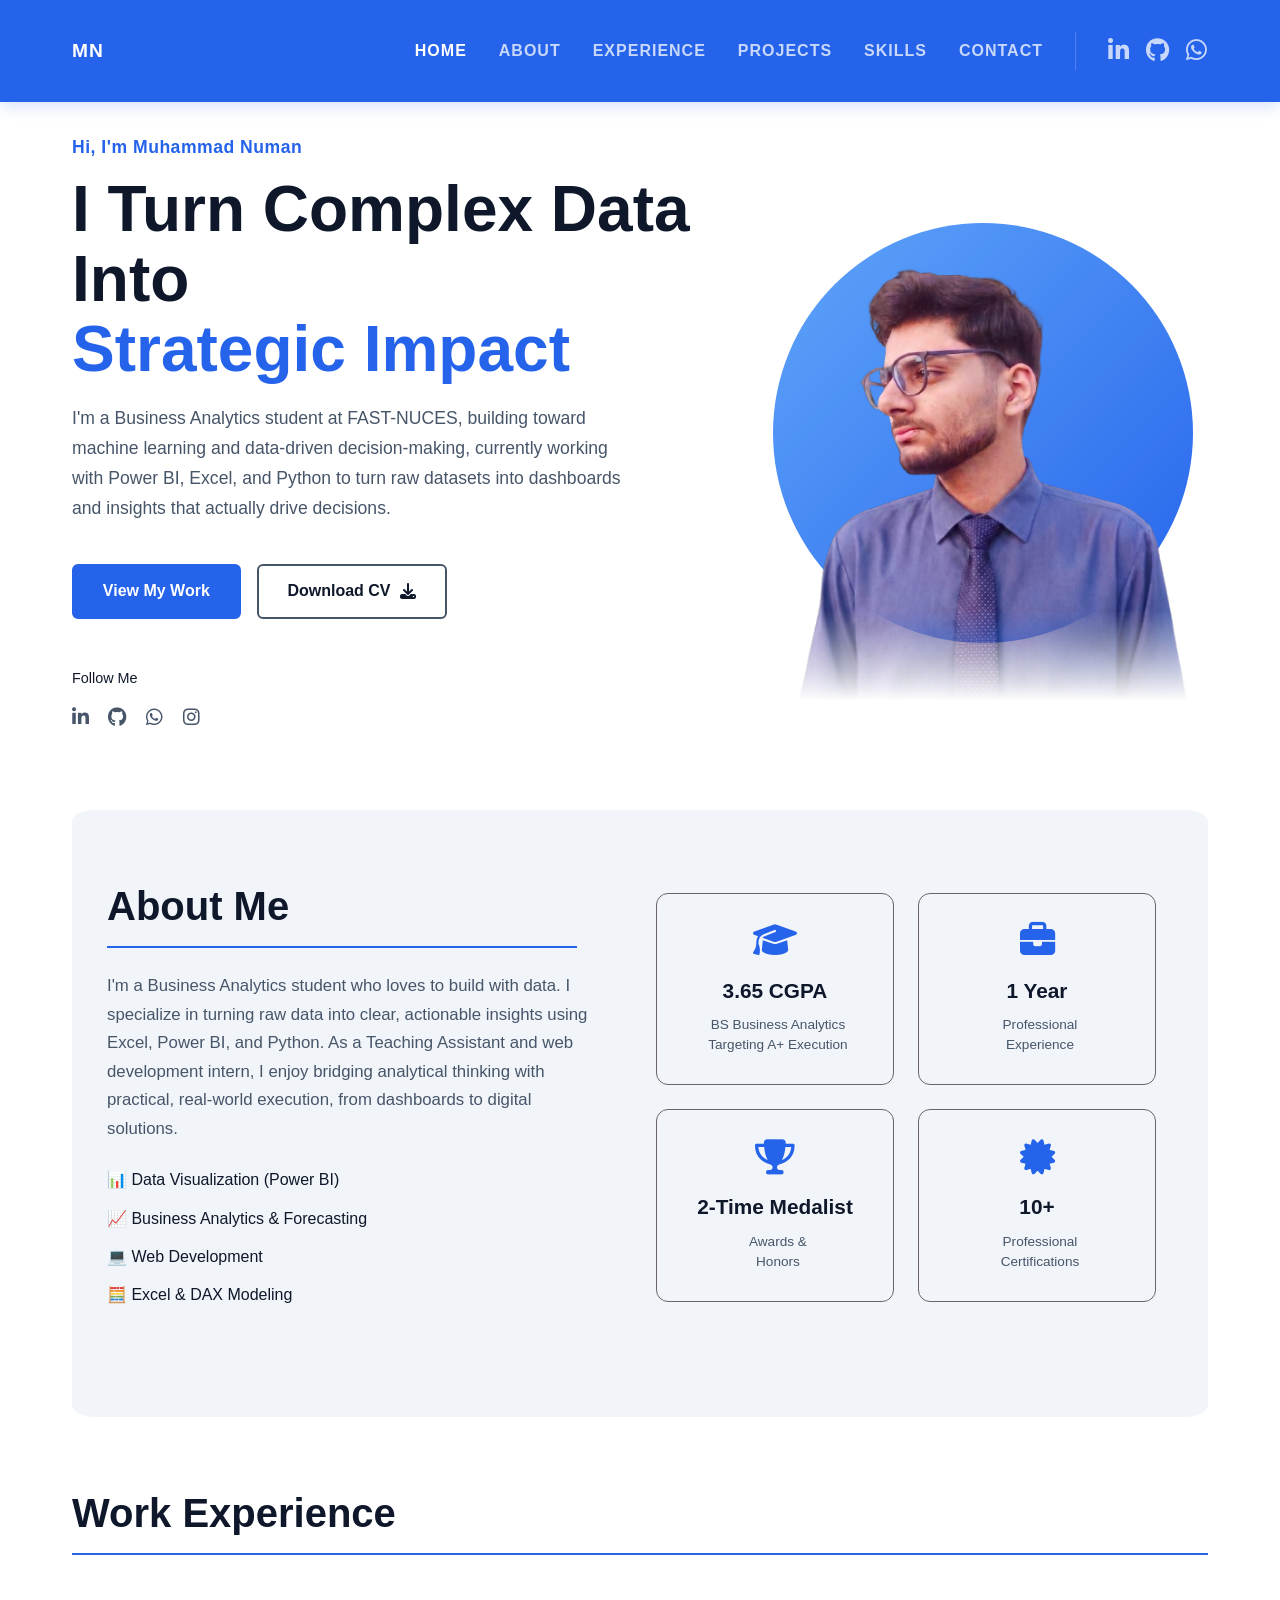
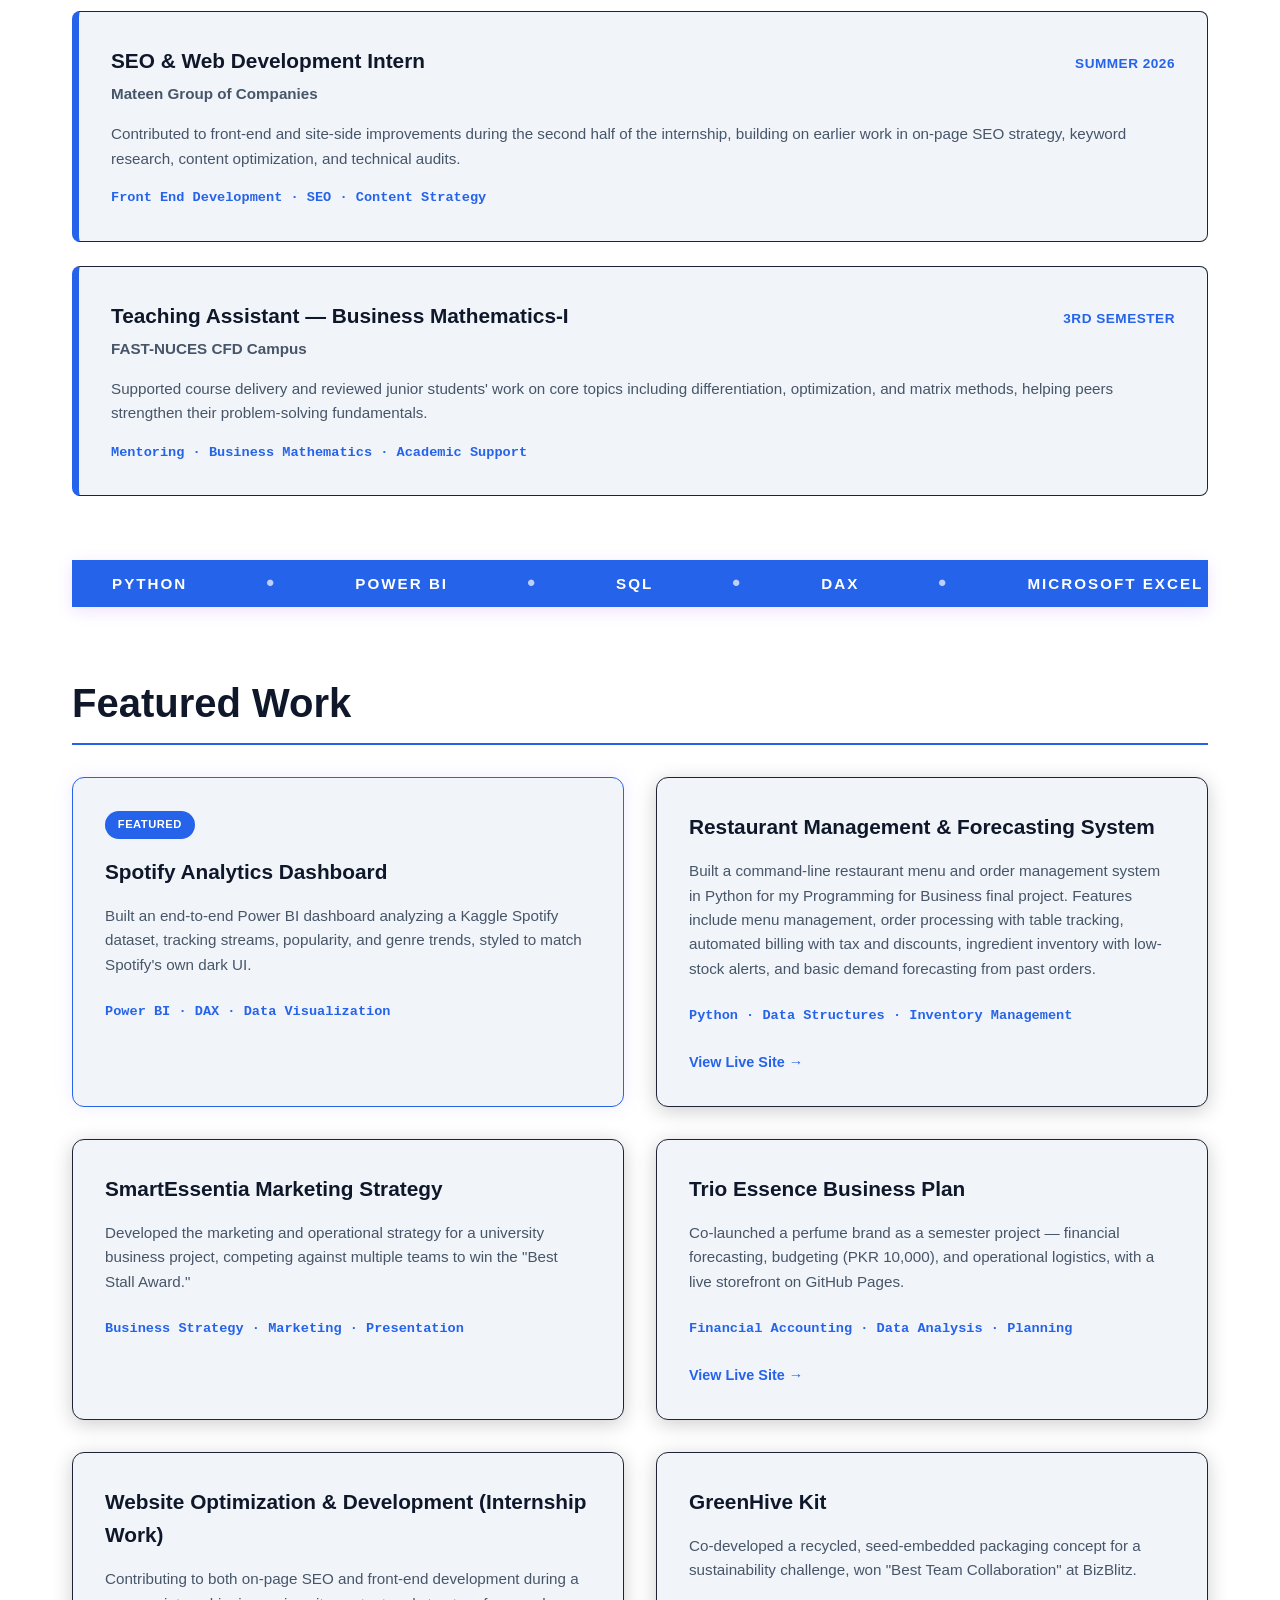
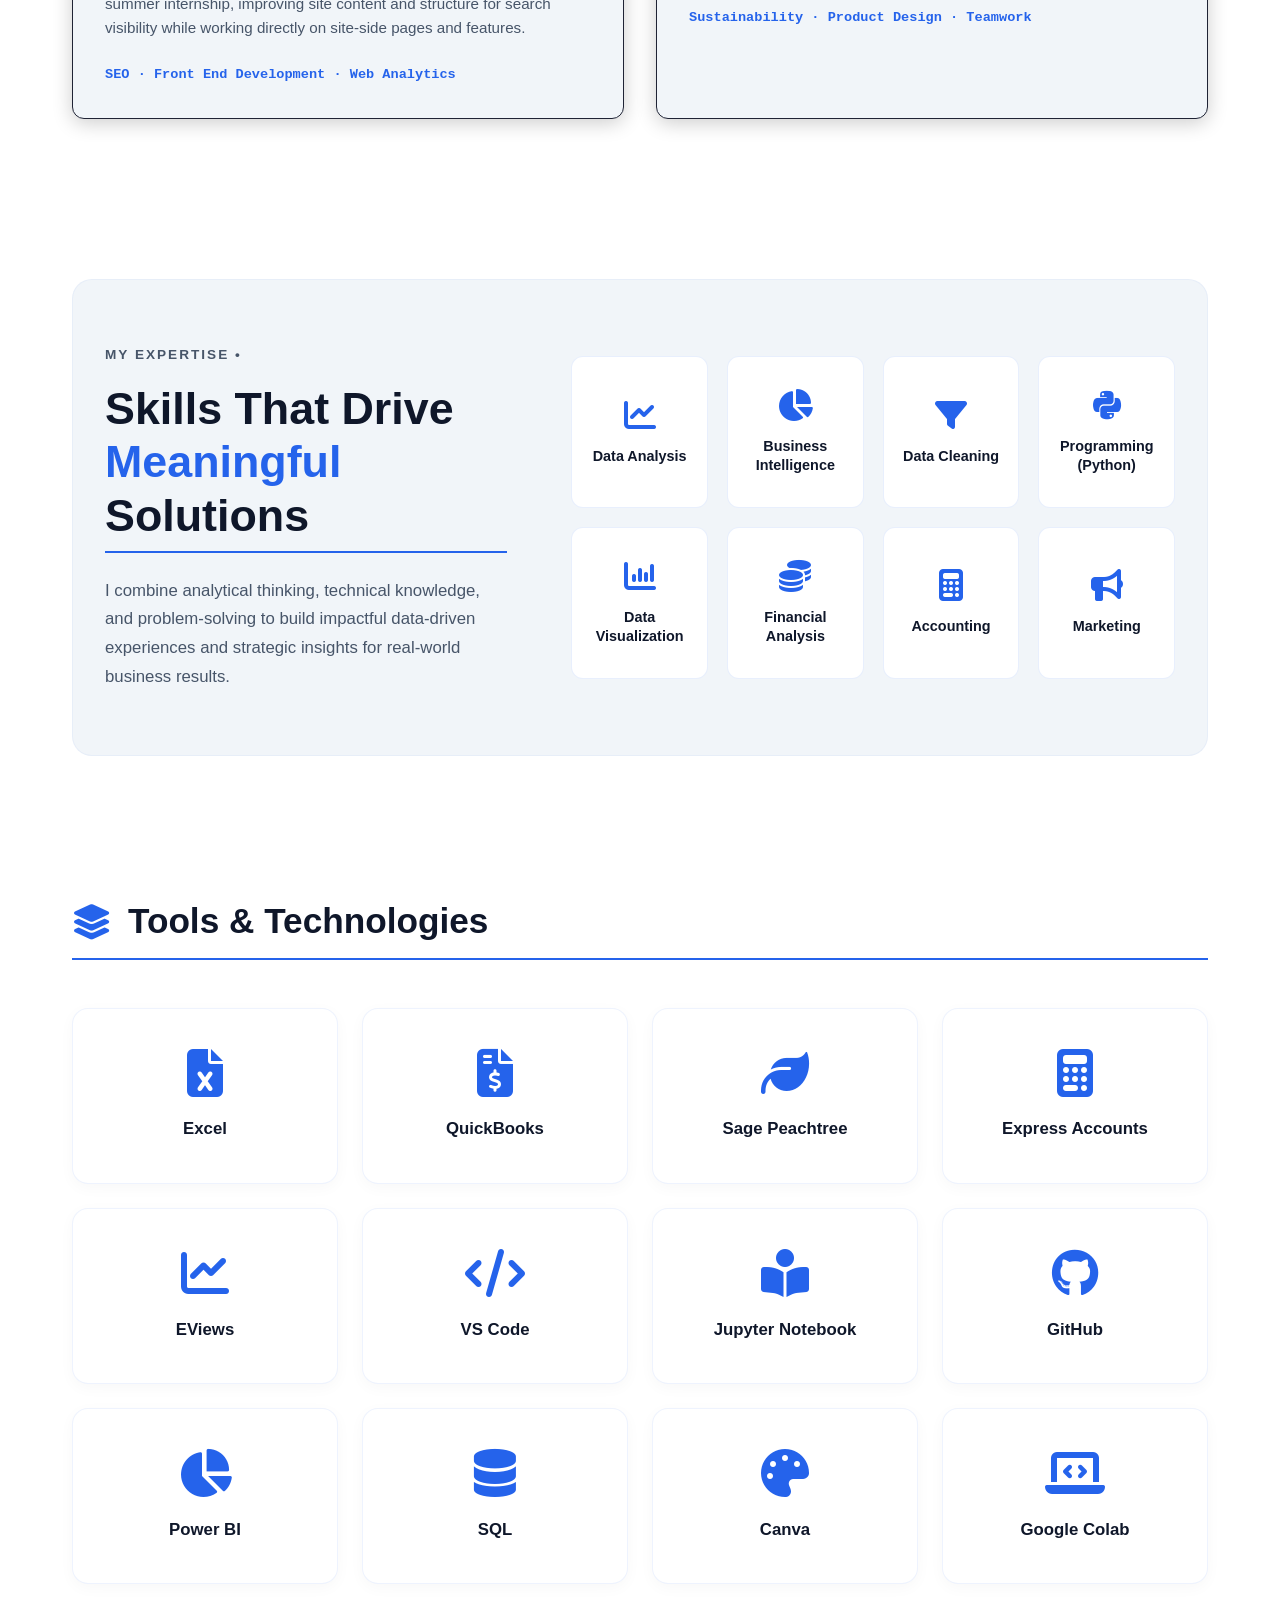
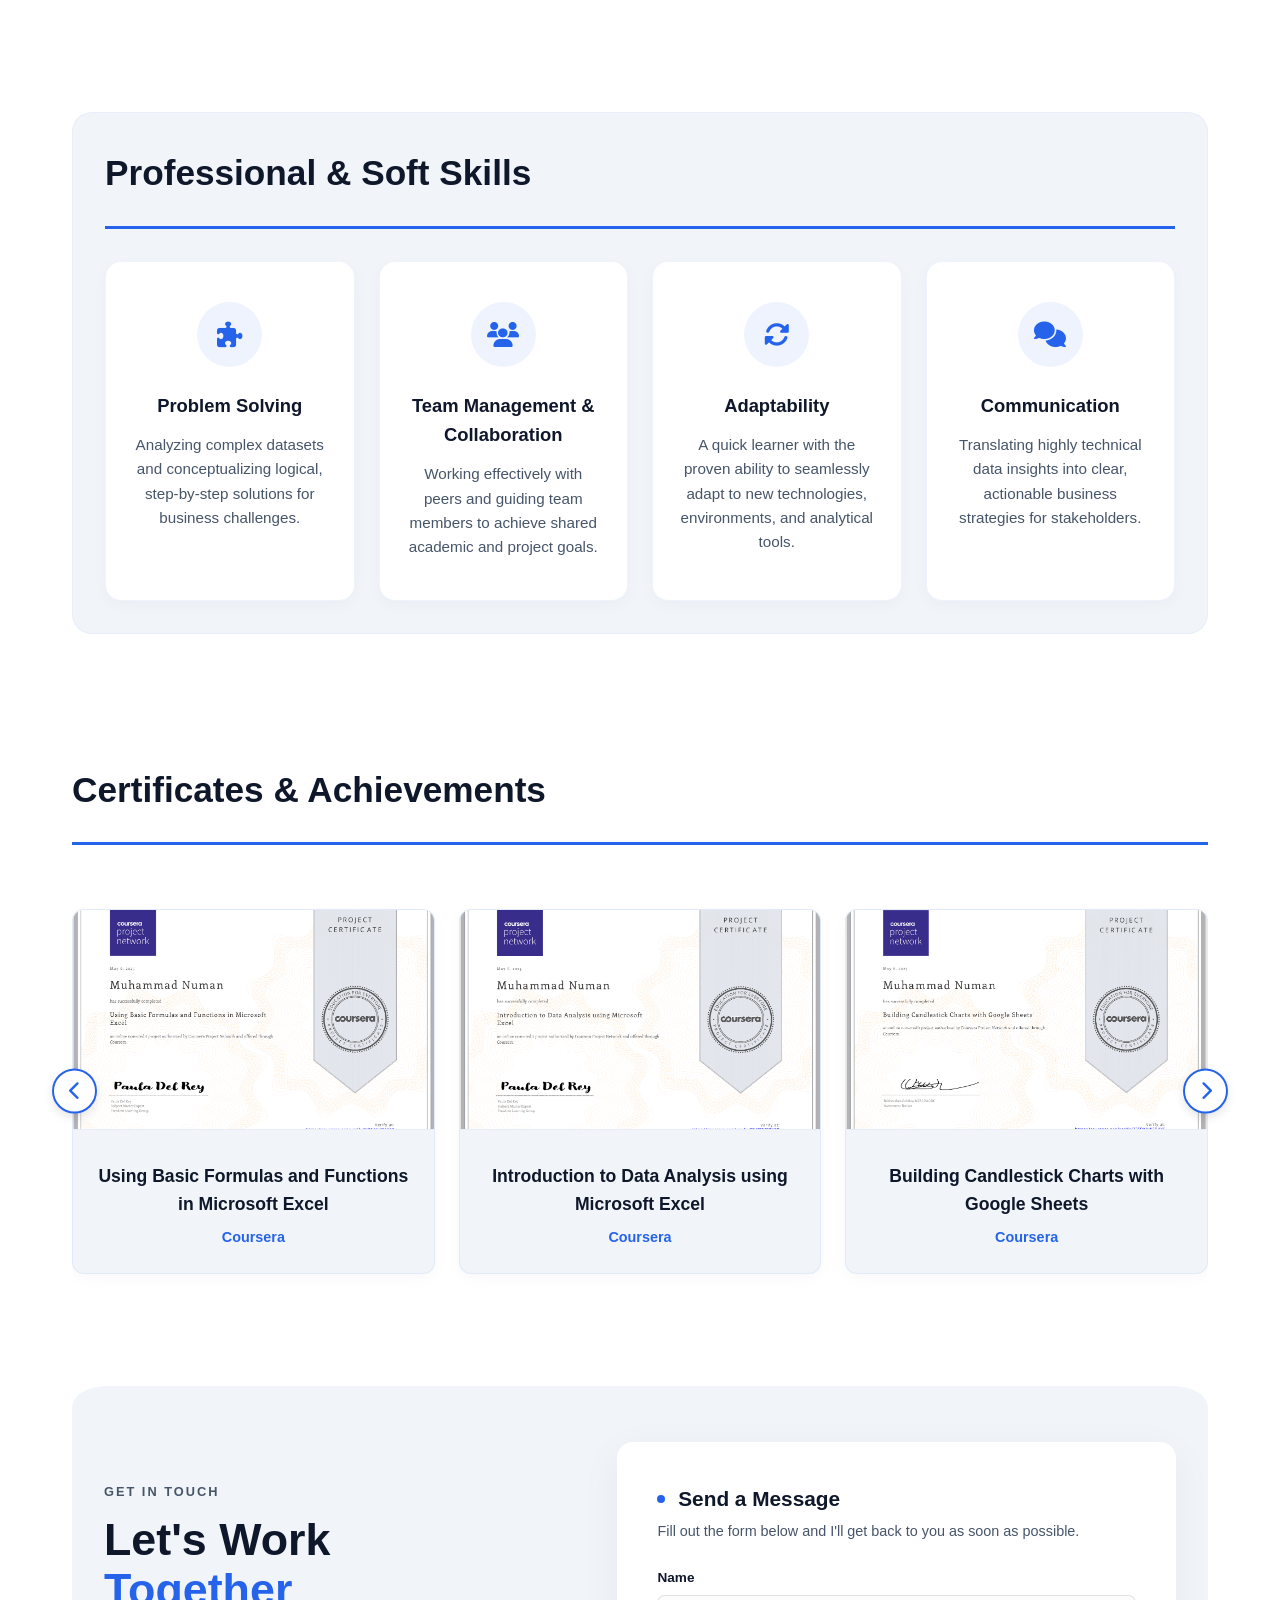
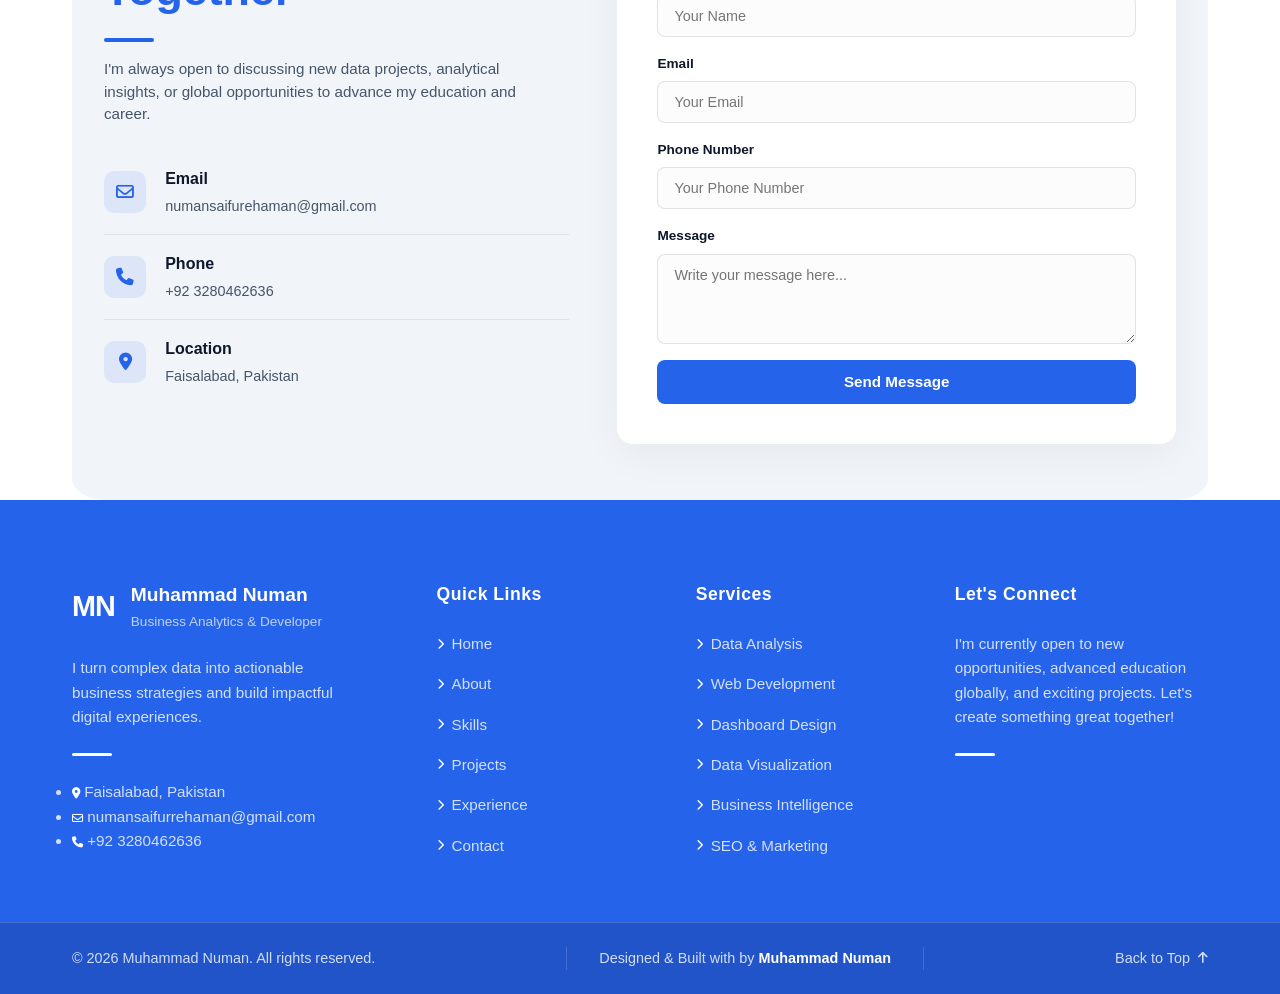
==== commit 771e3cf7: "Update index.html" ====
--- a/index.html
+++ b/index.html
@@ -456,13 +456,7 @@
             
             <div class="cert-track" id="certTrack">
                 <!-- Certificate 0 -->
-                <div class="cert-card">
-                    <img src="9.PNG" alt="Certificate 1">
-                    <div class="cert-info">
-                        <h3>Introduction to Excel</h3>
-                        <p>DataCamp</p>
-                    </div>
-                </div>
+               
                 
                 <!-- Certificate 1 -->
                 <div class="cert-card">
